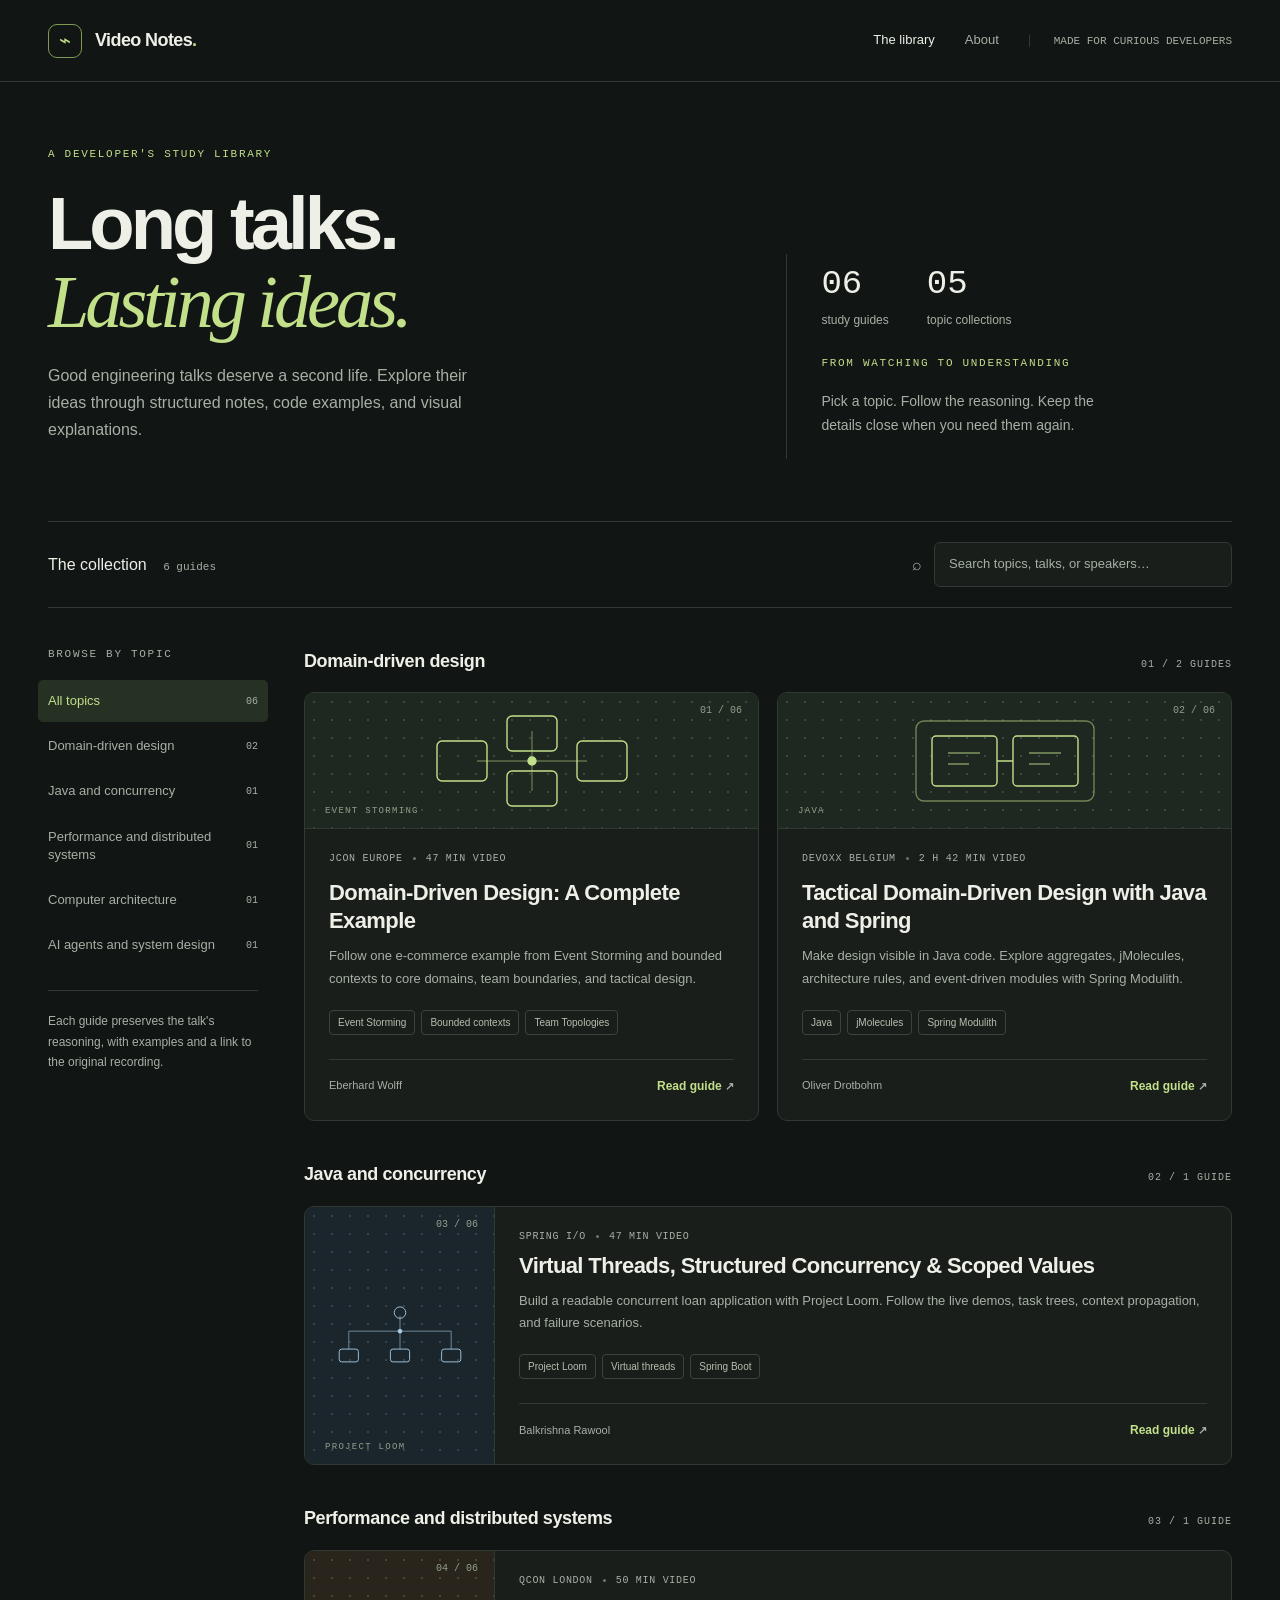
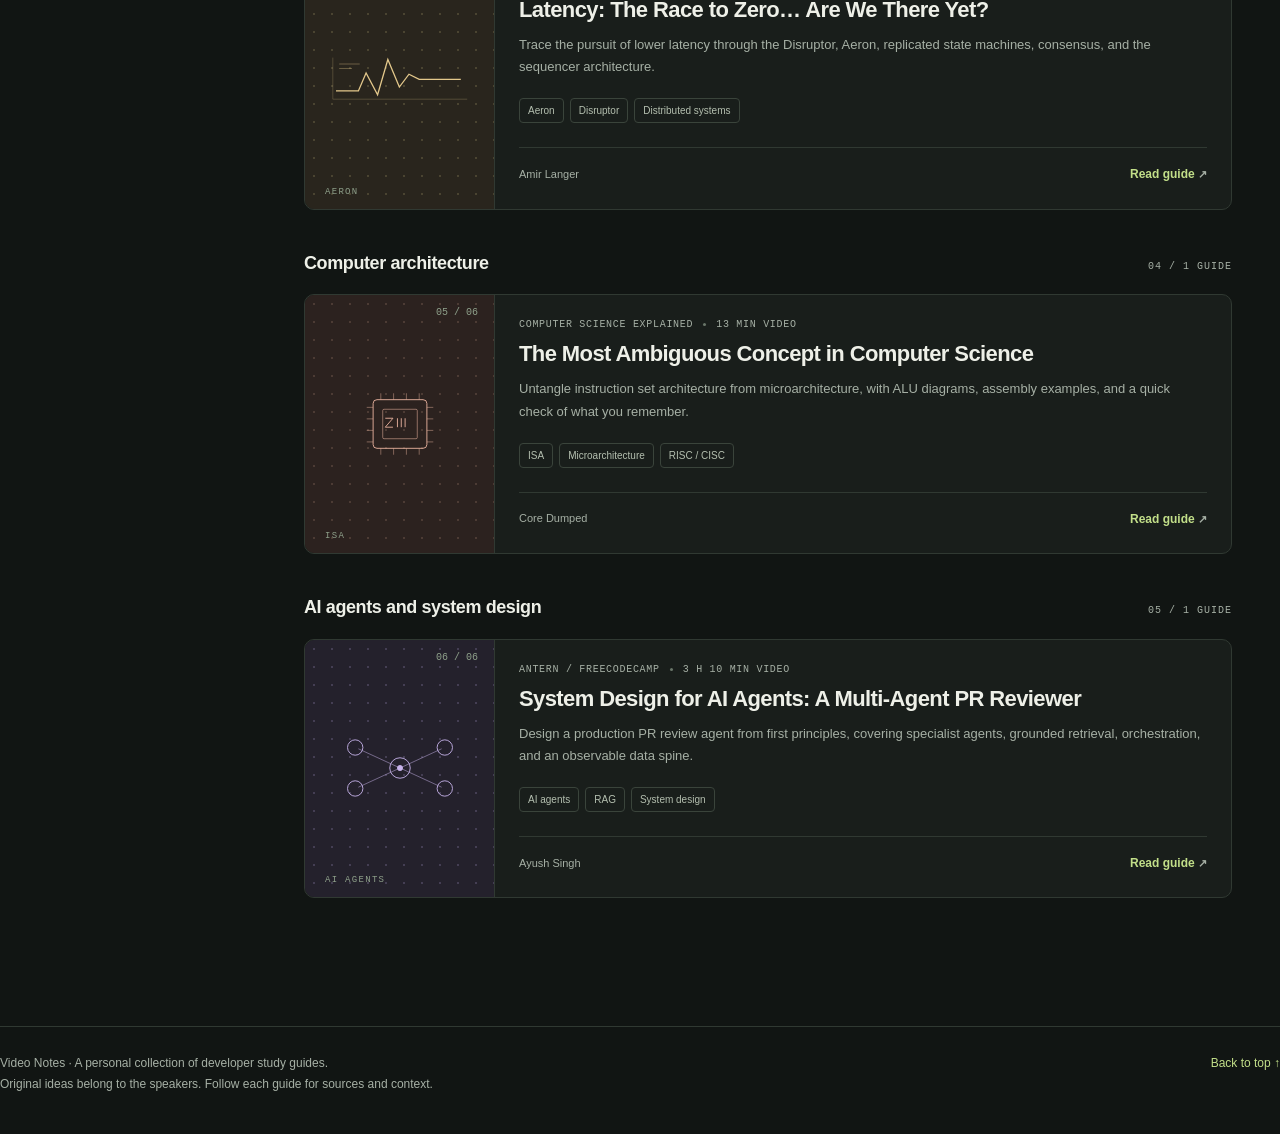
==== index.html @ 497eca1e "Create GitHub Pages video study library" ====
<!doctype html>
<html lang="en">
<head>
  <meta charset="utf-8"><meta name="viewport" content="width=device-width, initial-scale=1">
  <meta name="description" content="A developer's video study library. Explore structured guides to domain-driven design, Java concurrency, distributed systems, computer architecture, and AI agents.">
  <meta name="theme-color" content="#111513"><title>Video Notes — A developer's study library</title>
  <link rel="icon" href="assets/favicon.svg" type="image/svg+xml"><link rel="stylesheet" href="assets/site.css">
  <script src="assets/site.js" defer></script>
</head>
<body class="catalog-page" id="top">
<a class="skip-link" href="#library">Skip to the library</a>
<header class="site-bar"><div class="site-bar-inner">
  <a class="site-brand" href="index.html" aria-label="Video Notes home"><span class="brand-mark" aria-hidden="true">⌁</span><span>Video Notes<span class="brand-dot">.</span></span></a>
  <nav class="site-nav" aria-label="Site navigation"><a href="#library" aria-current="page">The library</a><a href="#about">About</a><span class="nav-note">MADE FOR CURIOUS DEVELOPERS</span></nav>
</div></header>
<main class="catalog">
  <section class="catalog-hero" aria-labelledby="page-title">
    <div><span class="eyebrow">A developer's study library</span><h1 id="page-title">Long talks.<br><em>Lasting ideas.</em></h1>
      <p>Good engineering talks deserve a second life. Explore their ideas through structured notes, code examples, and visual explanations.</p></div>
    <div class="hero-aside"><div class="collection-stats"><div><strong>06</strong><span>study guides</span></div><div><strong>05</strong><span>topic collections</span></div></div>
      <div><span class="section-label">From watching to understanding</span><p>Pick a topic. Follow the reasoning. Keep the details close when you need them again.</p></div></div>
  </section>
  <div class="library-toolbar" id="library"><h2>The collection <small id="result-count" role="status" aria-live="polite">6 guides</small></h2>
    <label class="search-field"><span aria-hidden="true">⌕</span><input id="library-search" type="search" placeholder="Search topics, talks, or speakers…" aria-label="Search guides" autocomplete="off"></label></div>
  <div class="library-layout">
    <aside class="topic-sidebar"><span class="section-label">Browse by topic</span><nav aria-label="Topics"><a class="active" href="#library">All topics <span>06</span></a><a href="#domain-driven-design">Domain-driven design <span>02</span></a><a href="#java-and-concurrency">Java and concurrency <span>01</span></a><a href="#performance-and-distributed-systems">Performance and distributed systems <span>01</span></a><a href="#computer-architecture">Computer architecture <span>01</span></a><a href="#ai-agents-and-system-design">AI agents and system design <span>01</span></a></nav>
      <p class="sidebar-note">Each guide preserves the talk's reasoning, with examples and a link to the original recording.</p></aside>
    <div class="library-groups"><section class="topic-group" id="domain-driven-design" aria-labelledby="domain-driven-design-title">
  <div class="group-heading"><h2 id="domain-driven-design-title">Domain-driven design</h2><span class="group-number">01 / 2 guides</span></div>
  <div class="study-grid "><article class="study-card" data-tone="green" data-search="Domain-driven design JCON Europe">
  <div class="card-art" aria-hidden="true"><span class="card-index">01 / 06</span>
    <svg viewBox="0 0 250 100" fill="none" stroke="currentColor" stroke-width="1.4"><path d="M70 50h110M125 20v60" opacity=".4"/><rect x="30" y="30" width="50" height="40" rx="5"/><rect x="100" y="5" width="50" height="35" rx="5"/><rect x="170" y="30" width="50" height="40" rx="5"/><rect x="100" y="60" width="50" height="35" rx="5"/><circle cx="125" cy="50" r="4" fill="currentColor"/></svg>
    <span class="art-label">EVENT STORMING</span>
  </div>
  <div class="card-content">
    <div class="card-meta"><span>JCON Europe</span><span class="small-dot"></span><span>47 min video</span></div>
    <h3><a href="Domain_Driven_Design_A_Complete_Example_Eberhard_Wolff_EN/index.html">Domain-Driven Design: A Complete Example</a></h3>
    <p>Follow one e-commerce example from Event Storming and bounded contexts to core domains, team boundaries, and tactical design.</p>
    <div class="card-tags"><span>Event Storming</span><span>Bounded contexts</span><span>Team Topologies</span></div>
    <div class="card-bottom"><span>Eberhard Wolff</span><a href="Domain_Driven_Design_A_Complete_Example_Eberhard_Wolff_EN/index.html" aria-label="Read the guide: Domain-Driven Design: A Complete Example">Read guide <span aria-hidden="true">↗</span></a></div>
  </div>
</article><article class="study-card" data-tone="green" data-search="Domain-driven design Devoxx Belgium">
  <div class="card-art" aria-hidden="true"><span class="card-index">02 / 06</span>
    <svg viewBox="0 0 250 100" fill="none" stroke="currentColor" stroke-width="1.4"><rect x="36" y="10" width="178" height="80" rx="8" opacity=".5"/><rect x="52" y="25" width="65" height="50" rx="4"/><rect x="133" y="25" width="65" height="50" rx="4"/><path d="M68 42h32M68 53h21M149 42h32M149 53h21" opacity=".6"/><path d="M117 50h16"/></svg>
    <span class="art-label">JAVA</span>
  </div>
  <div class="card-content">
    <div class="card-meta"><span>Devoxx Belgium</span><span class="small-dot"></span><span>2 h 42 min video</span></div>
    <h3><a href="Tactical_Domain_Driven_Design_with_Java_and_Spring_by_Oliver_Drotbohm/index.html">Tactical Domain-Driven Design with Java and Spring</a></h3>
    <p>Make design visible in Java code. Explore aggregates, jMolecules, architecture rules, and event-driven modules with Spring Modulith.</p>
    <div class="card-tags"><span>Java</span><span>jMolecules</span><span>Spring Modulith</span></div>
    <div class="card-bottom"><span>Oliver Drotbohm</span><a href="Tactical_Domain_Driven_Design_with_Java_and_Spring_by_Oliver_Drotbohm/index.html" aria-label="Read the guide: Tactical Domain-Driven Design with Java and Spring">Read guide <span aria-hidden="true">↗</span></a></div>
  </div>
</article></div>
</section><section class="topic-group" id="java-and-concurrency" aria-labelledby="java-and-concurrency-title">
  <div class="group-heading"><h2 id="java-and-concurrency-title">Java and concurrency</h2><span class="group-number">02 / 1 guide</span></div>
  <div class="study-grid single"><article class="study-card" data-tone="blue" data-search="Java and concurrency Spring I/O">
  <div class="card-art" aria-hidden="true"><span class="card-index">03 / 06</span>
    <svg viewBox="0 0 250 100" fill="none" stroke="currentColor" stroke-width="1.4"><path d="M125 20v24M125 44H45v28M125 44h80v28M125 44v28" opacity=".65"/><circle cx="125" cy="15" r="9"/><rect x="30" y="72" width="30" height="20" rx="4"/><rect x="110" y="72" width="30" height="20" rx="4"/><rect x="190" y="72" width="30" height="20" rx="4"/><circle cx="125" cy="44" r="3" fill="currentColor"/></svg>
    <span class="art-label">PROJECT LOOM</span>
  </div>
  <div class="card-content">
    <div class="card-meta"><span>Spring I/O</span><span class="small-dot"></span><span>47 min video</span></div>
    <h3><a href="Virtual_Threads_Structured_Concurrency_and_Scoped_Values_Putting_it_all_together_Spring_IO/index.html">Virtual Threads, Structured Concurrency &amp; Scoped Values</a></h3>
    <p>Build a readable concurrent loan application with Project Loom. Follow the live demos, task trees, context propagation, and failure scenarios.</p>
    <div class="card-tags"><span>Project Loom</span><span>Virtual threads</span><span>Spring Boot</span></div>
    <div class="card-bottom"><span>Balkrishna Rawool</span><a href="Virtual_Threads_Structured_Concurrency_and_Scoped_Values_Putting_it_all_together_Spring_IO/index.html" aria-label="Read the guide: Virtual Threads, Structured Concurrency &amp; Scoped Values">Read guide <span aria-hidden="true">↗</span></a></div>
  </div>
</article></div>
</section><section class="topic-group" id="performance-and-distributed-systems" aria-labelledby="performance-and-distributed-systems-title">
  <div class="group-heading"><h2 id="performance-and-distributed-systems-title">Performance and distributed systems</h2><span class="group-number">03 / 1 guide</span></div>
  <div class="study-grid single"><article class="study-card" data-tone="amber" data-search="Performance and distributed systems QCon London">
  <div class="card-art" aria-hidden="true"><span class="card-index">04 / 06</span>
    <svg viewBox="0 0 250 100" fill="none" stroke="currentColor" stroke-width="1.4"><path d="M20 80h210M20 80V15" opacity=".25"/><path d="M25 67h35l12-28 18 34 16-55 18 43 15-20 16 8h65" stroke-width="2"/><path d="M30 25h32M30 32h20" opacity=".4"/></svg>
    <span class="art-label">AERON</span>
  </div>
  <div class="card-content">
    <div class="card-meta"><span>QCon London</span><span class="small-dot"></span><span>50 min video</span></div>
    <h3><a href="Latency_the_race_to_zero/index.html">Latency: The Race to Zero… Are We There Yet?</a></h3>
    <p>Trace the pursuit of lower latency through the Disruptor, Aeron, replicated state machines, consensus, and the sequencer architecture.</p>
    <div class="card-tags"><span>Aeron</span><span>Disruptor</span><span>Distributed systems</span></div>
    <div class="card-bottom"><span>Amir Langer</span><a href="Latency_the_race_to_zero/index.html" aria-label="Read the guide: Latency: The Race to Zero… Are We There Yet?">Read guide <span aria-hidden="true">↗</span></a></div>
  </div>
</article></div>
</section><section class="topic-group" id="computer-architecture" aria-labelledby="computer-architecture-title">
  <div class="group-heading"><h2 id="computer-architecture-title">Computer architecture</h2><span class="group-number">04 / 1 guide</span></div>
  <div class="study-grid single"><article class="study-card" data-tone="coral" data-search="Computer architecture Computer science explained">
  <div class="card-art" aria-hidden="true"><span class="card-index">05 / 06</span>
    <svg viewBox="0 0 250 100" fill="none" stroke="currentColor" stroke-width="1.4"><rect x="83" y="12" width="84" height="76" rx="6"/><rect x="98" y="27" width="54" height="46" rx="2" opacity=".6"/><path d="M102 41h12l-12 14h12M133 41v14m-6-14v14m-6-14v14"/><path d="M95 2v10m20-10v10m20-10v10m20-10v10M95 88v10m20-10v10m20-10v10m20-10v10M73 24h10m-10 18h10m-10 18h10m-10 18h10M167 24h10m-10 18h10m-10 18h10m-10 18h10" opacity=".5"/></svg>
    <span class="art-label">ISA</span>
  </div>
  <div class="card-content">
    <div class="card-meta"><span>Computer science explained</span><span class="small-dot"></span><span>13 min video</span></div>
    <h3><a href="The_Most_Ambiguous_Concept_in_Computer_Science/index.html">The Most Ambiguous Concept in Computer Science</a></h3>
    <p>Untangle instruction set architecture from microarchitecture, with ALU diagrams, assembly examples, and a quick check of what you remember.</p>
    <div class="card-tags"><span>ISA</span><span>Microarchitecture</span><span>RISC / CISC</span></div>
    <div class="card-bottom"><span>Core Dumped</span><a href="The_Most_Ambiguous_Concept_in_Computer_Science/index.html" aria-label="Read the guide: The Most Ambiguous Concept in Computer Science">Read guide <span aria-hidden="true">↗</span></a></div>
  </div>
</article></div>
</section><section class="topic-group" id="ai-agents-and-system-design" aria-labelledby="ai-agents-and-system-design-title">
  <div class="group-heading"><h2 id="ai-agents-and-system-design-title">AI agents and system design</h2><span class="group-number">05 / 1 guide</span></div>
  <div class="study-grid single"><article class="study-card" data-tone="violet" data-search="AI agents and system design Antern / freeCodeCamp">
  <div class="card-art" aria-hidden="true"><span class="card-index">06 / 06</span>
    <svg viewBox="0 0 250 100" fill="none" stroke="currentColor" stroke-width="1.4"><path d="M125 50L60 20M125 50l65-30M125 50L60 80M125 50l65 30" opacity=".55"/><circle cx="125" cy="50" r="16"/><circle cx="55" cy="18" r="12"/><circle cx="195" cy="18" r="12"/><circle cx="55" cy="82" r="12"/><circle cx="195" cy="82" r="12"/><circle cx="125" cy="50" r="4" fill="currentColor"/></svg>
    <span class="art-label">AI AGENTS</span>
  </div>
  <div class="card-content">
    <div class="card-meta"><span>Antern / freeCodeCamp</span><span class="small-dot"></span><span>3 h 10 min video</span></div>
    <h3><a href="System_Design_for_AI_Agents_Building_a_Multi_Agent_PR_Reviewer/LEARN.html">System Design for AI Agents: A Multi-Agent PR Reviewer</a></h3>
    <p>Design a production PR review agent from first principles, covering specialist agents, grounded retrieval, orchestration, and an observable data spine.</p>
    <div class="card-tags"><span>AI agents</span><span>RAG</span><span>System design</span></div>
    <div class="card-bottom"><span>Ayush Singh</span><a href="System_Design_for_AI_Agents_Building_a_Multi_Agent_PR_Reviewer/LEARN.html" aria-label="Read the guide: System Design for AI Agents: A Multi-Agent PR Reviewer">Read guide <span aria-hidden="true">↗</span></a></div>
  </div>
</article></div>
</section>
      <div class="empty-state" id="empty-state" hidden><h2>No guides found</h2><p>Try a topic such as Java, DDD, or AI, or search for a speaker.</p><button id="clear-search" type="button">Clear search</button></div>
    </div>
  </div>
</main>
<footer class="site-footer" id="about"><span>Video Notes · A personal collection of developer study guides.<br>Original ideas belong to the speakers. Follow each guide for sources and context.</span><a href="#top">Back to top ↑</a></footer>
</body>
</html>
---- assets/site.css ----
/* The shared design system for the catalog and every study guide. */
:root {
  color-scheme: dark;
  --bg: #111513; --surface: #191e1b; --raised: #212823; --line: #303932;
  --ink: #eef0e8; --muted: #a6b0a5; --accent: #c2df89; --accent-soft: #263124;
  --blue: #9dc8e8; --amber: #e9c488; --red: #f1a29b; --green: var(--accent);
  --paper: var(--bg); --text: var(--ink); --fg: var(--ink); --border: var(--line);
  --mono: ui-monospace, SFMono-Regular, Consolas, monospace;
  --sans: Inter, ui-sans-serif, -apple-system, BlinkMacSystemFont, "Segoe UI", sans-serif;
}
* { box-sizing: border-box; }
html { scroll-behavior: smooth; scroll-padding-top: 110px; }
body { margin: 0; background: var(--bg); color: var(--ink); font: 16px/1.7 var(--sans); -webkit-font-smoothing: antialiased; }
::selection { background: #c2df89; color: #111513; }
a { color: var(--accent); text-underline-offset: 4px; }
a:hover { color: #e2f7bc; }
button, input { font: inherit; }
button, summary { cursor: pointer; }
button { color: inherit; }
:focus-visible { outline: 2px solid var(--accent); outline-offset: 5px; }
[hidden] { display: none !important; }
.skip-link { position: fixed; z-index: 100; left: 20px; top: -100px; background: var(--accent); color: var(--bg); padding: 12px 20px; }
.skip-link:focus { top: 12px; }
.site-bar { height: 82px; border-bottom: 1px solid var(--line); background: var(--bg); position: sticky; top: 0; z-index: 30; }
.site-bar-inner { max-width: 1400px; margin: auto; height: 100%; padding: 0 48px; display: flex; align-items: center; justify-content: space-between; gap: 20px; }
.site-brand { display: inline-flex; align-items: center; gap: 13px; color: var(--ink); text-decoration: none; font-size: 18px; font-weight: 650; letter-spacing: -.6px; }
.brand-mark { display: grid; place-items: center; width: 34px; height: 34px; border: 1px solid #7d9954; border-radius: 9px; color: var(--accent); font: 20px var(--mono); }
.brand-dot { color: var(--accent); }
.site-nav { display: flex; align-items: center; gap: 30px; }
.site-nav a { font-size: 13px; text-decoration: none; color: var(--muted); }
.site-nav a:hover, .site-nav a[aria-current] { color: var(--ink); }
.nav-note { font: 11px var(--mono); color: var(--muted); border-left: 1px solid var(--line); padding-left: 24px; }
.eyebrow, .section-label { display: block; color: var(--accent); font: 11px/1.5 var(--mono); letter-spacing: 1.7px; text-transform: uppercase; }
.catalog { max-width: 1400px; padding: 64px 48px 90px; margin: auto; }
.catalog-hero { display: grid; grid-template-columns: 1.5fr 1fr; gap: 70px; padding: 0 0 62px; align-items: end; }
.catalog-hero h1 { margin: 22px 0 20px; font-size: clamp(44px, 5.8vw, 78px); line-height: 1.06; letter-spacing: -4px; font-weight: 550; }
.catalog-hero h1 em { font-family: Georgia, serif; font-weight: 400; color: var(--accent); }
.catalog-hero p { max-width: 450px; color: var(--muted); font-size: 16px; }
.hero-aside { border-left: 1px solid var(--line); padding: 10px 0 4px 34px; }
.hero-aside p { max-width: 290px; margin: 18px 0; font-size: 14px; }
.collection-stats { display: flex; gap: 38px; margin-bottom: 25px; }
.collection-stats strong { font: 34px/1.2 var(--mono); color: var(--ink); display: block; }
.collection-stats span { display: block; color: var(--muted); font-size: 12px; margin-top: 5px; }
.library-toolbar { border-block: 1px solid var(--line); padding: 20px 0; display: flex; align-items: center; justify-content: space-between; gap: 24px; }
.library-toolbar h2 { margin: 0; font-size: 16px; font-weight: 500; }
.library-toolbar small { color: var(--muted); margin-left: 12px; font: 11px var(--mono); }
.search-field { display: flex; align-items: center; gap: 12px; width: 320px; color: var(--muted); }
.search-field input { min-width: 0; width: 100%; border: 1px solid var(--line); padding: 10px 14px; background: var(--surface); color: var(--ink); border-radius: 6px; font-size: 13px; }
.search-field input::placeholder { color: var(--muted); }
.library-layout { display: grid; grid-template-columns: 210px minmax(0, 1fr); gap: 46px; padding-top: 38px; }
.topic-sidebar { align-self: start; position: sticky; top: 115px; }
.topic-sidebar .section-label { color: var(--muted); margin-bottom: 18px; }
.topic-sidebar a { display: flex; align-items: center; justify-content: space-between; gap: 12px; color: var(--muted); text-decoration: none; font-size: 13px; line-height: 1.4; border-radius: 5px; padding: 12px 10px; margin: 3px -10px; }
.topic-sidebar a:hover, .topic-sidebar a.active { color: var(--accent); background: var(--accent-soft); }
.topic-sidebar a span { color: var(--muted); font: 10px var(--mono); }
.sidebar-note { border-top: 1px solid var(--line); margin-top: 24px; padding-top: 20px; color: var(--muted); font-size: 12px; }
.topic-group { margin-bottom: 38px; scroll-margin-top: 112px; }
.group-heading { display: flex; justify-content: space-between; align-items: baseline; gap: 18px; margin: 0 0 16px; }
.group-heading h2 { margin: 0; font-size: 18px; font-weight: 550; letter-spacing: -.4px; }
.group-heading .group-number { color: var(--muted); font: 10px var(--mono); text-transform: uppercase; letter-spacing: 1px; }
.study-grid { display: grid; grid-template-columns: repeat(2, minmax(0, 1fr)); gap: 18px; }
.study-card { display: flex; flex-direction: column; border: 1px solid var(--line); border-radius: 10px; overflow: hidden; background: var(--surface); transition: border-color .18s, transform .18s; }
.study-card:hover { border-color: #81966a; transform: translateY(-3px); }
.card-art { height: 136px; position: relative; overflow: hidden; display: flex; align-items: center; justify-content: center; background-color: #1e2720; background-image: radial-gradient(#3a483d 1px, transparent 1px); background-size: 18px 18px; border-bottom: 1px solid var(--line); }
.card-art svg { width: 250px; height: 104px; color: var(--accent); }
.card-art .art-label { position: absolute; bottom: 12px; left: 20px; color: #8fa18b; font: 9px var(--mono); letter-spacing: 1.3px; }
.card-index { position: absolute; top: 12px; right: 16px; font: 10px var(--mono); color: #8fa18b; }
.study-card[data-tone="blue"] .card-art { background-color: #1b252c; background-image: radial-gradient(#35454e 1px, transparent 1px); }
.study-card[data-tone="blue"] .card-art svg { color: #a6cee8; }
.study-card[data-tone="amber"] .card-art { background-color: #29251d; background-image: radial-gradient(#4a4431 1px, transparent 1px); }
.study-card[data-tone="amber"] .card-art svg { color: #e3c88b; }
.study-card[data-tone="violet"] .card-art { background-color: #24212c; background-image: radial-gradient(#443e53 1px, transparent 1px); }
.study-card[data-tone="violet"] .card-art svg { color: #c8b3eb; }
.study-card[data-tone="coral"] .card-art { background-color: #2c221f; background-image: radial-gradient(#4c3b34 1px, transparent 1px); }
.study-card[data-tone="coral"] .card-art svg { color: #ebb5a0; }
.card-content { padding: 24px; display: flex; flex-direction: column; flex: 1; }
.card-meta { font: 10px var(--mono); color: var(--muted); letter-spacing: .7px; display: flex; gap: 10px; align-items: center; text-transform: uppercase; }
.card-meta .small-dot { width: 3px; height: 3px; background: #697669; border-radius: 50%; }
.study-card h3 { font-size: 22px; line-height: 1.28; letter-spacing: -.6px; font-weight: 550; margin: 15px 0 10px; }
.study-card h3 a { color: var(--ink); text-decoration: none; }
.study-card p { color: var(--muted); font-size: 13px; line-height: 1.7; margin: 0 0 20px; }
.card-tags { display: flex; flex-wrap: wrap; gap: 6px; margin-top: auto; }
.card-tags span { padding: 3px 8px; font-size: 10px; border: 1px solid #3a443b; color: #b4bfaf; border-radius: 4px; }
.card-bottom { border-top: 1px solid var(--line); margin-top: 24px; padding-top: 16px; display: flex; justify-content: space-between; gap: 14px; align-items: center; }
.card-bottom span { color: var(--muted); font-size: 11px; }
.card-bottom a { color: var(--accent); font-size: 12px; font-weight: 600; text-decoration: none; white-space: nowrap; }
.study-grid.single .study-card { grid-column: 1 / -1; display: grid; grid-template-columns: 190px minmax(0, 1fr); }
.study-grid.single .card-art { height: 100%; min-height: 245px; border-bottom: 0; border-right: 1px solid var(--line); }
.study-grid.single .card-art svg { width: 160px; }
.study-grid.single .study-card h3 { margin-top: 10px; }
.empty-state { padding: 60px 20px; text-align: center; background: var(--surface); border: 1px solid var(--line); border-radius: 8px; }
.empty-state p { color: var(--muted); }
.empty-state button { background: var(--accent); color: var(--bg); border: 0; padding: 10px 20px; border-radius: 5px; }
.site-footer { border-top: 1px solid var(--line); max-width: 1304px; margin: 0 auto; padding: 26px 0 40px; display: flex; justify-content: space-between; gap: 20px; color: var(--muted); font-size: 12px; }
.site-footer a { text-decoration: none; }
.reading-progress { position: fixed; top: 0; left: 0; height: 2px; width: 0; background: var(--accent); z-index: 50; }
.guide-layout { display: grid; grid-template-columns: 225px minmax(0, 820px); justify-content: center; gap: 64px; max-width: 1280px; padding: 46px 40px 80px; margin: auto; }
.guide-sidebar { position: sticky; top: 116px; max-height: calc(100vh - 150px); overflow-y: auto; scrollbar-width: thin; align-self: start; padding-right: 10px; }
.back-library { display: block; font-size: 12px; text-decoration: none; margin-bottom: 30px; }
.guide-sidebar .section-label { color: var(--muted); margin: 0 0 15px; }
.guide-toc { display: grid; gap: 2px; }
.guide-toc a { color: var(--muted); font-size: 12px; line-height: 1.5; display: grid; grid-template-columns: 20px 1fr; gap: 8px; padding: 9px 8px; border-left: 2px solid transparent; text-decoration: none; }
.guide-toc a span:first-child { font: 10px/1.8 var(--mono); color: #85907e; }
.guide-toc a:hover, .guide-toc a.active { color: var(--accent); border-color: var(--accent); background: var(--accent-soft); }
.guide-toc a.subchapter { padding-left: 22px; font-size: 11px; }
.guide-sidebar .sidebar-note { font-size: 11px; }
.guide-main { min-width: 0; }
.guide-hero { border-bottom: 1px solid var(--line); padding-bottom: 36px; margin-bottom: 40px; }
.guide-hero h1 { font-size: clamp(34px, 3.8vw, 54px); letter-spacing: -2px; line-height: 1.13; font-weight: 550; margin: 20px 0; }
.guide-description { color: var(--muted); font-size: 17px; line-height: 1.75; max-width: 720px; }
.guide-meta { display: flex; flex-wrap: wrap; gap: 8px 20px; font-size: 12px; color: var(--muted); margin: 24px 0; }
.guide-meta strong { color: var(--ink); font-weight: 500; }
.guide-actions { display: flex; gap: 10px; flex-wrap: wrap; }
.button { display: inline-flex; align-items: center; gap: 10px; padding: 10px 16px; border-radius: 5px; border: 1px solid var(--line); color: var(--ink); text-decoration: none; font-size: 12px; background: var(--surface); }
.button.primary { background: var(--accent); color: #17200e; border-color: var(--accent); }
.button:hover { border-color: var(--accent); color: var(--ink); }
.button.primary:hover { color: #17200e; background: #d3eba8; }
.mobile-contents { display: none; }
.guide-content { color: #c9d0c5; }
.guide-content h2 { color: var(--ink); font-size: 29px; letter-spacing: -.8px; line-height: 1.3; font-weight: 550; margin: 52px 0 22px; }
.guide-content h3 { color: var(--ink); font-size: 20px; line-height: 1.4; letter-spacing: -.3px; margin: 34px 0 14px; font-weight: 550; }
.guide-content h4 { color: var(--ink); font-size: 15px; margin: 25px 0 12px; }
.guide-content h2 em, .guide-content h3 em { color: inherit; }
.guide-content p { margin: 14px 0; }
.guide-content strong, .guide-content b { color: #e3e8dc; }
.guide-content ul, .guide-content ol { padding-left: 25px; margin: 16px 0; }
.guide-content li { padding-left: 4px; margin: 8px 0; }
.guide-content li::marker { color: #90a374; }
.guide-content section, .guide-content article { scroll-margin-top: 110px; }
.guide-content > section, .guide-content > article { border-bottom: 1px solid var(--line); padding-bottom: 36px; margin-bottom: 36px; }
.guide-content > section > :first-child, .guide-content > article > :first-child { margin-top: 0; }
.guide-content .sec-head, .guide-content .chapter-head { margin: 30px 0 20px; }
.guide-content .sec-head { display: flex; gap: 16px; align-items: baseline; }
.guide-content .sec-head h2 { margin: 0; }
.guide-content .sec-num, .guide-content .section-num, .guide-content .chap-num { font: 12px var(--mono); color: var(--accent); display: inline-block; margin-right: 10px; }
.guide-content .sec-head .sec-num { margin: 0; }
.guide-content .chapter-head h2 { margin-bottom: 12px; }
.guide-content .meta { color: var(--muted); font-size: 12px; display: flex; flex-wrap: wrap; gap: 12px; }
.guide-content section.meta { display: block; font-size: 15px; }
.guide-content .watch-link { font-size: 12px; }
.guide-content .wrap, .guide-content .wrap-narrow { width: auto; margin: 0; padding: 0; }
.guide-content .callout, .guide-content .chapter-tldr, .guide-content .intro-callout,
.guide-content .pitfall, .guide-content .mnemonic, .guide-content .analogy,
.guide-content .quote, .guide-content .tldw { background: var(--surface); border: 1px solid var(--line); border-left: 3px solid var(--accent); border-radius: 6px; padding: 20px 24px; margin: 24px 0; }
.guide-content .callout p:first-child { margin-top: 0; }
.guide-content .callout p:last-child { margin-bottom: 0; }
.guide-content .callout[data-label]::before { content: attr(data-label); display: block; font-size: 12px; font-weight: 600; color: var(--accent); margin-bottom: 12px; }
.guide-content .warn, .guide-content .pitfall, .guide-content .co-warn { border-left-color: var(--amber); }
.guide-content .danger { border-left-color: var(--red); }
.guide-content .tip, .guide-content .info, .guide-content .co-info { border-left-color: var(--blue); }
.guide-content .title, .guide-content .label, .guide-content .callout-title,
.guide-content .cheat-title, .guide-content .term, .guide-content .k, .guide-content .lbl { color: var(--accent); font-size: 12px; font-weight: 650; }
.guide-content .label, .guide-content .callout-title, .guide-content .cheat-title { margin-bottom: 10px; }
.guide-content .lead, .guide-content .lede, .guide-content .standfirst, .guide-content .big { font-size: 17px; color: #b5c0b0; }
.guide-content .grid2, .guide-content .grid-2, .guide-content .split-2,
.guide-content .figure-2col, .guide-content .kv, .guide-content .concepts,
.guide-content .glossary-grid, .guide-content .cheat-grid, .guide-content .facts { display: grid; grid-template-columns: repeat(2, minmax(0, 1fr)); gap: 18px; margin: 24px 0; }
.guide-content .grid-3 { display: grid; grid-template-columns: repeat(3, minmax(0, 1fr)); gap: 16px; margin: 24px 0; }
.guide-content .card, .guide-content .feature, .guide-content .concept, .guide-content .col,
.guide-content .glossary-item, .guide-content .cheat-card, .guide-content .fact,
.guide-content .quiz-item { background: var(--surface); padding: 22px; border: 1px solid var(--line); border-radius: 6px; min-width: 0; }
.guide-content section.card { background: transparent; border: 0; border-bottom: 1px solid var(--line); padding: 0 0 36px; border-radius: 0; }
.guide-content .card h3, .guide-content .concept h3 { margin-top: 0; }
.guide-content .feature .h { font-weight: 600; color: var(--ink); }
.guide-content .feature .icon { color: var(--accent); font-size: 23px; }
.guide-content .feature p { font-size: 13px; }
.guide-content .part-banner, .guide-content .part-title { border-block: 1px solid var(--line); margin: 45px 0; padding: 20px 0; color: var(--accent); }
.guide-content .part { margin-top: 45px; color: var(--accent); font: 11px var(--mono); letter-spacing: 1px; }
.guide-content .pill, .guide-content .badge, .guide-content .chip, .guide-content .timepill,
.guide-content .tag, .guide-content .meta-tag { display: inline-block; color: var(--accent); font-size: 10px; background: var(--accent-soft); border: 1px solid var(--line); border-radius: 4px; padding: 3px 8px; margin: 2px; }
.guide-content .ts { font: 11px var(--mono); color: var(--accent); white-space: nowrap; }
.guide-content a.ts { text-decoration: none; background: var(--accent-soft); padding: 3px 6px; border-radius: 3px; }
.guide-content code { font: .86em var(--mono); color: #d0e5b0; background: var(--surface); padding: 2px 5px; border-radius: 3px; overflow-wrap: anywhere; }
.guide-content pre { color: #dce4d5; background: #0d110f; border: 1px solid var(--line); border-radius: 6px; padding: 22px; margin: 24px 0; overflow-x: auto; font: 12px/1.85 var(--mono); tab-size: 2; }
.guide-content pre code { background: transparent; padding: 0; font: inherit; color: inherit; overflow-wrap: normal; }
.guide-content pre span { font-size: inherit; }
.guide-content .codeblock, .guide-content .code-wrap { border: 1px solid var(--line); border-radius: 6px; overflow: hidden; margin: 24px 0; }
.guide-content .codeblock pre, .guide-content .code-wrap pre { border: 0; margin: 0; border-radius: 0; }
.guide-content .code-head, .guide-content .code-cap { display: flex; gap: 12px; align-items: center; padding: 10px 18px; background: var(--surface); border-bottom: 1px solid var(--line); color: var(--muted); font: 11px var(--mono); }
.guide-content .code-head .label { margin: 0; color: var(--muted); font-size: 10px; }
.guide-content .kw, .guide-content .tok-keyword, .guide-content .tk-k, .guide-content .c-kw { color: #ccbbf0; }
.guide-content .st, .guide-content .tok-string, .guide-content .tk-s, .guide-content .c-reg { color: #c2df89; }
.guide-content .cm, .guide-content .tok-comment, .guide-content .tk-c, .guide-content .c-com, .guide-content .c-dim { color: #8d9b88; }
.guide-content .ty, .guide-content .tok-type, .guide-content .tk-t, .guide-content .tok-ann, .guide-content .c-instr { color: #9dc8e8; }
.guide-content .nm, .guide-content .tok-number, .guide-content .tk-n, .guide-content .c-num { color: #e9c488; }
.guide-content .copy { margin-left: auto; }
.guide-content button { border: 1px solid var(--line); border-radius: 4px; background: var(--raised); padding: 6px 10px; color: var(--accent); font-size: 11px; }
.guide-content figure { margin: 26px 0; min-width: 0; }
.guide-content figure img { width: 100%; height: auto; display: block; border: 1px solid var(--line); border-radius: 6px; }
.guide-content .image-button { background: transparent; padding: 0; border: 0; width: 100%; display: block; cursor: zoom-in; }
.guide-content figcaption { color: var(--muted); font-size: 12px; line-height: 1.65; margin: 10px 0; }
.guide-content svg { display: block; width: 100%; max-height: 500px; height: auto; }
.guide-content .diagram { background: #0d110f; border: 1px solid var(--line); padding: 22px; border-radius: 6px; overflow-x: auto; white-space: pre; font: 12px/1.85 var(--mono); margin: 24px 0; }
.guide-content .diagram .box { color: var(--accent); }
.guide-content .diagram .lbl { display: block; white-space: normal; margin-bottom: 18px; }
.guide-content table { width: 100%; border-collapse: collapse; margin: 0; font-size: 12px; }
.guide-content .table-scroll { width: 100%; overflow-x: auto; margin: 24px 0; border: 1px solid var(--line); border-radius: 6px; }
.guide-content th { color: var(--ink); font-weight: 600; background: var(--raised); text-align: left; }
.guide-content th, .guide-content td { padding: 12px 15px; border-bottom: 1px solid var(--line); min-width: 95px; vertical-align: top; }
.guide-content tr:last-child td { border-bottom: 0; }
.guide-content td.best { background: var(--accent-soft); color: var(--accent); }
.guide-content blockquote { border-left: 2px solid var(--accent); margin: 26px 0; padding: 4px 0 4px 22px; color: #cbd8be; font: italic 20px/1.7 Georgia, serif; }
.guide-content dl { margin: 25px 0; }
.guide-content dt { color: var(--ink); font-weight: 600; margin: 20px 0 6px; }
.guide-content dd { margin: 0; color: var(--muted); }
.guide-content .term { display: block; }
.guide-content .defn, .guide-content .cheat-body, .guide-content .v { font-size: 13px; margin-top: 8px; }
.guide-content .gterm { padding: 20px 0; border-bottom: 1px solid var(--line); }
.guide-content .gterm .t { color: var(--accent); font-weight: 600; }
.guide-content .gloss-search { width: 100%; background: var(--surface); border: 1px solid var(--line); color: var(--ink); padding: 12px; border-radius: 5px; margin: 20px 0; }
.guide-content .tree { text-align: center; padding: 25px; border: 1px solid var(--line); border-radius: 6px; }
.guide-content .tree-root { display: inline-block; color: var(--accent); padding: 14px; border: 1px solid var(--accent); border-radius: 5px; }
.guide-content .tree-children { display: flex; gap: 15px; justify-content: center; margin-top: 20px; }
.guide-content .branch { flex: 1; border: 1px solid var(--line); padding: 15px; border-radius: 5px; }
.guide-content .branch .label { display: block; }
.guide-content .flow, .guide-content .stepper { display: flex; flex-wrap: wrap; gap: 12px; margin: 24px 0; }
.guide-content .node, .guide-content .step { background: var(--surface); padding: 15px; border: 1px solid var(--line); border-radius: 5px; font-size: 12px; flex: 1; min-width: 110px; }
.guide-content .step code { display: block; margin-bottom: 6px; }
.guide-content .arrow { color: var(--accent); align-self: center; }
.guide-content .timeline { border-left: 1px solid var(--line); padding-left: 25px; margin: 25px 0; }
.guide-content .ev, .guide-content .tl-item { padding: 12px 0; font-size: 13px; }
.guide-content .yr, .guide-content .time, .guide-content .grad { color: var(--accent); }
.guide-content .ladder .row { display: grid; grid-template-columns: minmax(0, 1fr) auto; gap: 20px; border-bottom: 1px solid var(--line); padding: 12px 0; font-size: 13px; }
.guide-content .ladder .bar { display: none; }
.guide-content .ladder .val { color: var(--accent); font-family: var(--mono); }
.guide-content .quiz-item { margin: 18px 0; }
.guide-content .quiz-q { color: var(--ink); margin-bottom: 14px; }
.guide-content .quiz-q .n { color: var(--accent); margin-right: 10px; }
.guide-content .reveal { padding: 18px 0 0; font-size: 14px; color: var(--muted); }
.guide-content .small, .guide-content .muted, .guide-content .src, .guide-content .byline { color: var(--muted); font-size: 12px; }
.guide-content hr { border: 0; border-top: 1px solid var(--line); margin: 35px 0; }
.guide-content footer { border-top: 1px solid var(--line); padding: 24px 0; margin-top: 45px; font-size: 12px; color: var(--muted); }
.guide-end { margin-top: 40px; padding-top: 30px; border-top: 1px solid var(--line); display: flex; align-items: center; justify-content: space-between; gap: 20px; }
.guide-end span { font-size: 12px; color: var(--muted); }
.image-dialog { padding: 50px 20px 20px; max-width: 95vw; max-height: 95vh; border: 1px solid var(--line); border-radius: 8px; background: var(--bg); color: var(--ink); }
.image-dialog::backdrop { background: #000d; }
.image-dialog img { max-width: 88vw; max-height: 80vh; object-fit: contain; display: block; }
.image-dialog button { position: absolute; right: 15px; top: 10px; border: 1px solid var(--line); background: var(--surface); color: var(--ink); border-radius: 4px; padding: 5px 12px; }
@media (min-width: 1500px) { .catalog { padding-top: 80px; } }
@media (max-width: 1050px) {
  .site-bar-inner { padding-inline: 28px; } .catalog { padding: 45px 28px 70px; }
  .catalog-hero { gap: 35px; } .catalog-hero h1 { letter-spacing: -2.5px; }
  .library-layout { grid-template-columns: 180px minmax(0,1fr); gap: 30px; }
  .guide-layout { grid-template-columns: 180px minmax(0,1fr); gap: 35px; padding-inline: 28px; }
  .site-footer { margin-inline: 28px; }
  .study-grid.single .study-card { grid-template-columns: 150px minmax(0,1fr); }
  .guide-content .grid-3 { grid-template-columns: 1fr; }
}
@media (max-width: 760px) {
  .site-bar { height: 66px; } .site-bar-inner { padding-inline: 20px; }
  .site-brand { font-size: 16px; } .brand-mark { width: 30px; height: 30px; }
  .nav-note { display: none; } .site-nav { gap: 15px; } .site-nav a { font-size: 11px; }
  .catalog { padding: 38px 20px 55px; } .catalog-hero { grid-template-columns: 1fr; gap: 30px; padding-bottom: 34px; }
  .catalog-hero h1 { font-size: 49px; letter-spacing: -2.5px; } .catalog-hero p { font-size: 14px; }
  .hero-aside { border-left: 0; border-top: 1px solid var(--line); padding: 22px 0 0; display: flex; gap: 30px; align-items: start; }
  .collection-stats { flex-shrink: 0; gap: 22px; margin-bottom: 0; } .collection-stats strong { font-size: 26px; }
  .hero-aside p { margin: 0; max-width: 235px; font-size: 12px; } .hero-aside .section-label { display: none; }
  .library-toolbar { flex-direction: column; align-items: stretch; gap: 16px; }
  .search-field { width: 100%; } .library-layout { display: block; padding-top: 20px; }
  .topic-sidebar { position: static; margin-bottom: 30px; }
  .topic-sidebar nav { display: flex; overflow-x: auto; gap: 8px; padding-bottom: 8px; }
  .topic-sidebar a { white-space: nowrap; font-size: 11px; padding: 9px 12px; margin: 0; border: 1px solid var(--line); }
  .topic-sidebar .section-label, .topic-sidebar .sidebar-note { display: none; }
  .study-grid { grid-template-columns: 1fr; } .study-grid.single .study-card { display: flex; }
  .study-grid.single .card-art { height: 136px; min-height: 0; border-right: 0; border-bottom: 1px solid var(--line); }
  .study-grid.single .card-art svg { width: 250px; } .card-content { padding: 22px; }
  .study-card h3 { font-size: 23px; } .group-heading h2 { font-size: 17px; }
  .group-heading .group-number { font-size: 9px; flex-shrink: 0; }
  .site-footer { flex-direction: column; gap: 8px; margin-inline: 20px; font-size: 11px; }
  .guide-layout { display: block; padding: 28px 20px 50px; } .guide-sidebar { display: none; }
  .guide-hero { margin-bottom: 25px; padding-bottom: 26px; } .guide-hero h1 { font-size: 35px; letter-spacing: -1.3px; }
  .guide-description { font-size: 15px; } .guide-meta { gap: 8px 14px; font-size: 11px; }
  .mobile-contents { display: block; background: var(--surface); border: 1px solid var(--line); border-radius: 6px; padding: 12px 16px; margin: 24px 0; font-size: 13px; }
  .mobile-contents .guide-toc { margin-top: 15px; } .mobile-contents summary { color: var(--accent); }
  .guide-content { font-size: 15px; } .guide-content h2 { font-size: 25px; } .guide-content h3 { font-size: 19px; }
  .guide-content .grid2, .guide-content .grid-2, .guide-content .split-2,
  .guide-content .figure-2col, .guide-content .kv, .guide-content .concepts,
  .guide-content .glossary-grid, .guide-content .cheat-grid, .guide-content .facts { grid-template-columns: 1fr; }
  .guide-content .callout, .guide-content .chapter-tldr, .guide-content .tldw { padding: 18px; }
  .guide-content .tree-children { flex-direction: column; } .guide-content .diagram { font-size: 10px; }
  .guide-content .code-head { flex-wrap: wrap; } .guide-content .guide-end { flex-direction: column; }
}
@media (prefers-reduced-motion: reduce) { html { scroll-behavior: auto; } *, *::before, *::after { transition: none !important; } }
@media print {
  :root { color-scheme: light; --bg: #fff; --surface: #f7f7f7; --raised: #eee; --ink: #111; --muted: #444; --accent: #325518; --line: #ccc; }
  .site-bar, .guide-sidebar, .mobile-contents, .guide-actions, .reading-progress, .guide-end, .site-footer, .copy { display: none !important; }
  .guide-layout { display: block; padding: 0; } .guide-content, .guide-content strong, .guide-content b, .guide-description { color: #222; }
  .guide-content pre, .guide-content .diagram { color: #111; background: #f5f5f5; white-space: pre-wrap; }
  .guide-content pre span { color: #111 !important; } .guide-content code { color: #222; }
  .guide-content figure, .guide-content .callout { break-inside: avoid; }
  .guide-content .table-scroll { overflow: visible; } .guide-content a { color: #325518; }
}
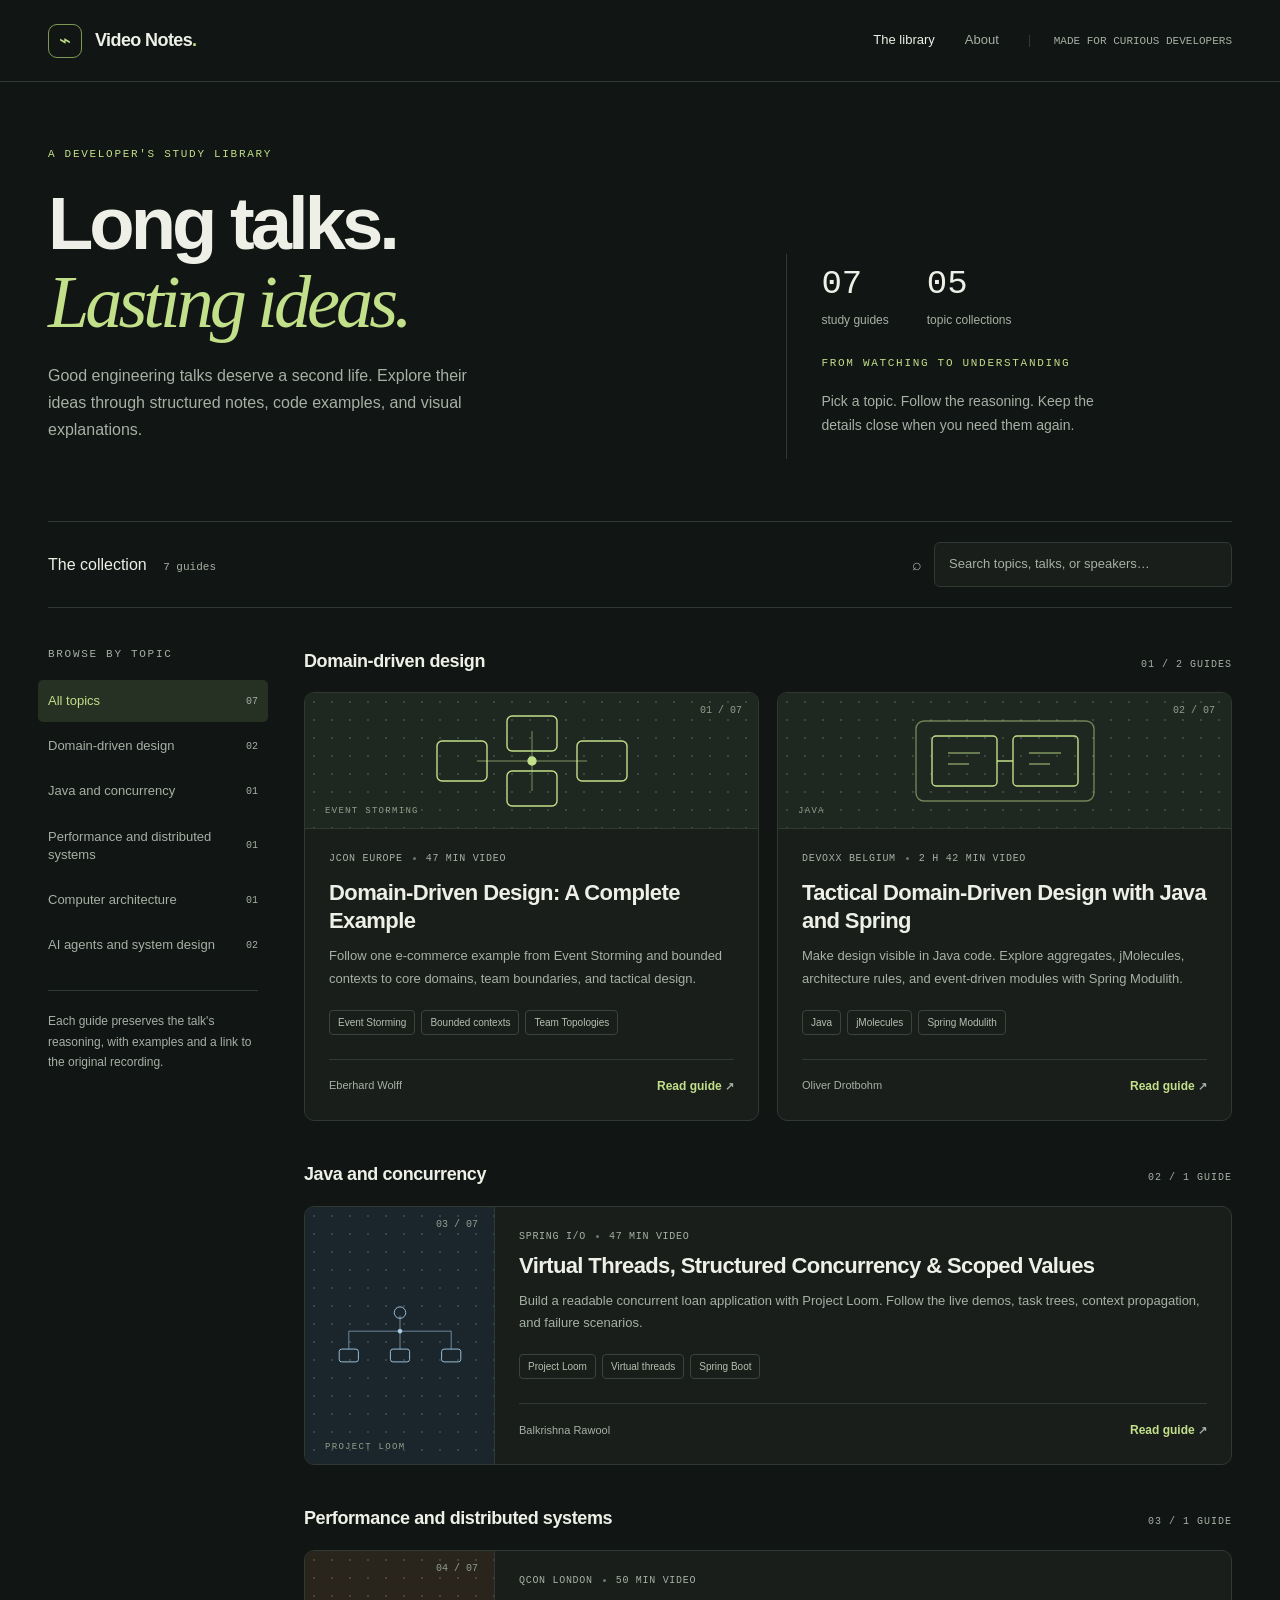
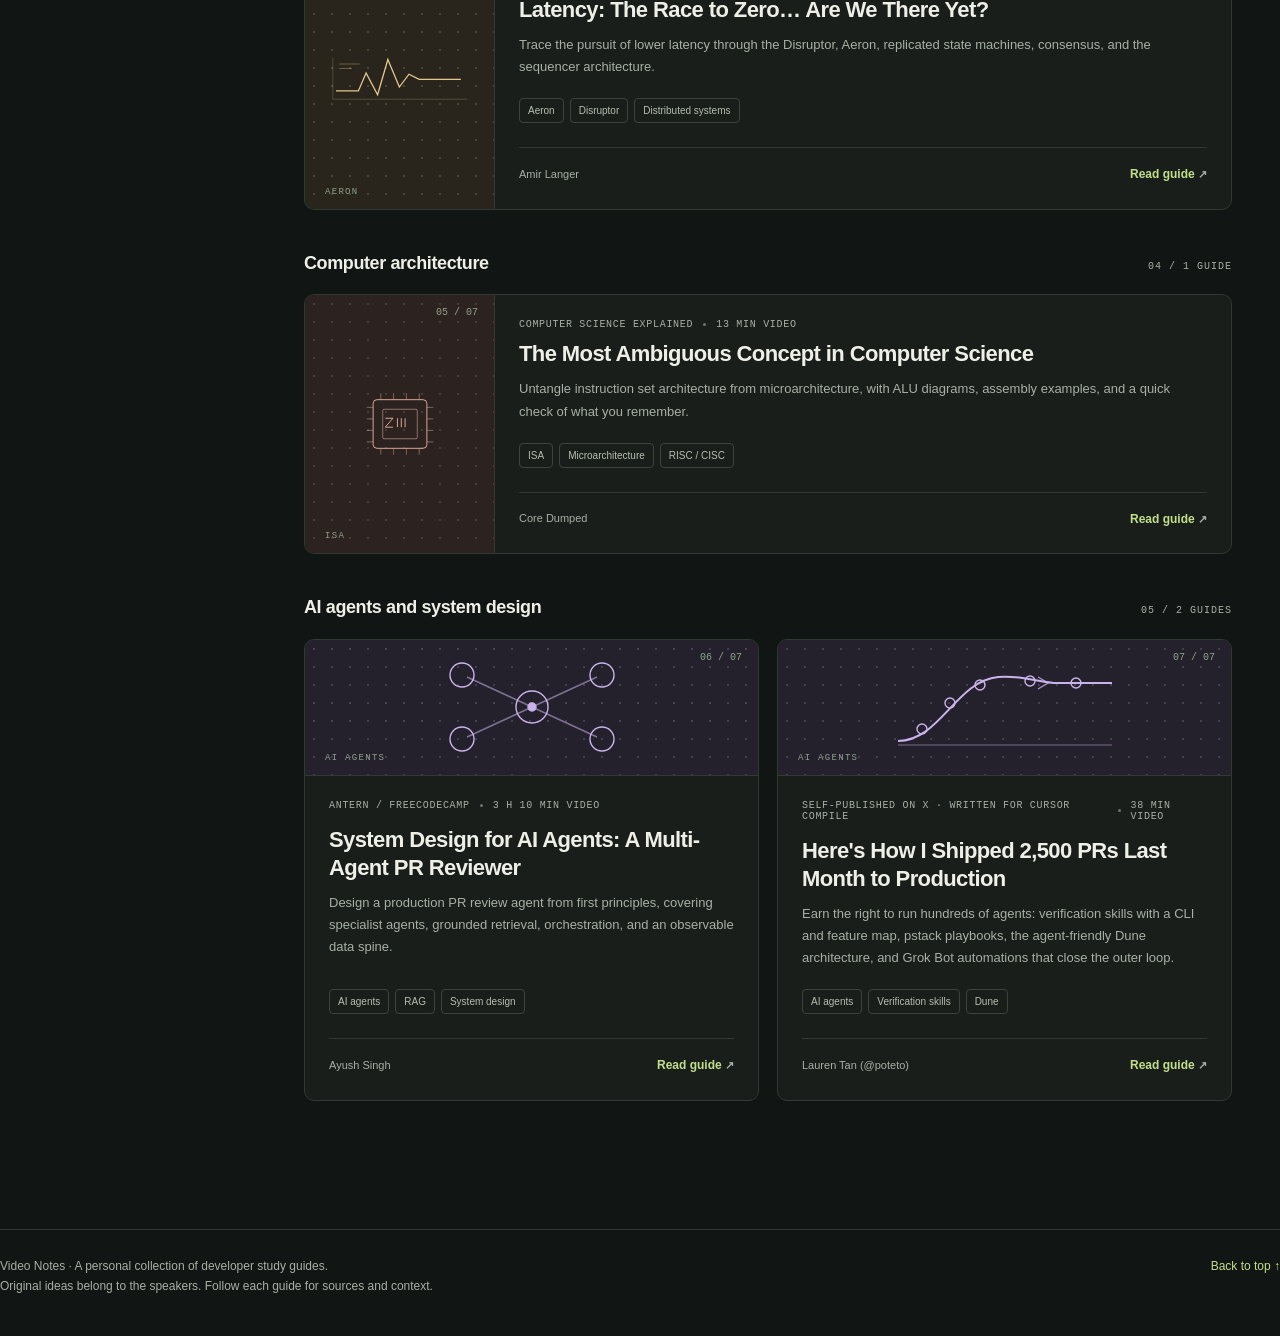
==== commit 7152c72f: "Add Lauren video guide and refine guide generation workflow" ====
--- a/index.html
+++ b/index.html
@@ -17,18 +17,18 @@
   <section class="catalog-hero" aria-labelledby="page-title">
     <div><span class="eyebrow">A developer's study library</span><h1 id="page-title">Long talks.<br><em>Lasting ideas.</em></h1>
       <p>Good engineering talks deserve a second life. Explore their ideas through structured notes, code examples, and visual explanations.</p></div>
-    <div class="hero-aside"><div class="collection-stats"><div><strong>06</strong><span>study guides</span></div><div><strong>05</strong><span>topic collections</span></div></div>
+    <div class="hero-aside"><div class="collection-stats"><div><strong>07</strong><span>study guides</span></div><div><strong>05</strong><span>topic collections</span></div></div>
       <div><span class="section-label">From watching to understanding</span><p>Pick a topic. Follow the reasoning. Keep the details close when you need them again.</p></div></div>
   </section>
-  <div class="library-toolbar" id="library"><h2>The collection <small id="result-count" role="status" aria-live="polite">6 guides</small></h2>
+  <div class="library-toolbar" id="library"><h2>The collection <small id="result-count" role="status" aria-live="polite">7 guides</small></h2>
     <label class="search-field"><span aria-hidden="true">⌕</span><input id="library-search" type="search" placeholder="Search topics, talks, or speakers…" aria-label="Search guides" autocomplete="off"></label></div>
   <div class="library-layout">
-    <aside class="topic-sidebar"><span class="section-label">Browse by topic</span><nav aria-label="Topics"><a class="active" href="#library">All topics <span>06</span></a><a href="#domain-driven-design">Domain-driven design <span>02</span></a><a href="#java-and-concurrency">Java and concurrency <span>01</span></a><a href="#performance-and-distributed-systems">Performance and distributed systems <span>01</span></a><a href="#computer-architecture">Computer architecture <span>01</span></a><a href="#ai-agents-and-system-design">AI agents and system design <span>01</span></a></nav>
+    <aside class="topic-sidebar"><span class="section-label">Browse by topic</span><nav aria-label="Topics"><a class="active" href="#library">All topics <span>07</span></a><a href="#domain-driven-design">Domain-driven design <span>02</span></a><a href="#java-and-concurrency">Java and concurrency <span>01</span></a><a href="#performance-and-distributed-systems">Performance and distributed systems <span>01</span></a><a href="#computer-architecture">Computer architecture <span>01</span></a><a href="#ai-agents-and-system-design">AI agents and system design <span>02</span></a></nav>
       <p class="sidebar-note">Each guide preserves the talk's reasoning, with examples and a link to the original recording.</p></aside>
     <div class="library-groups"><section class="topic-group" id="domain-driven-design" aria-labelledby="domain-driven-design-title">
   <div class="group-heading"><h2 id="domain-driven-design-title">Domain-driven design</h2><span class="group-number">01 / 2 guides</span></div>
   <div class="study-grid "><article class="study-card" data-tone="green" data-search="Domain-driven design JCON Europe">
-  <div class="card-art" aria-hidden="true"><span class="card-index">01 / 06</span>
+  <div class="card-art" aria-hidden="true"><span class="card-index">01 / 07</span>
     <svg viewBox="0 0 250 100" fill="none" stroke="currentColor" stroke-width="1.4"><path d="M70 50h110M125 20v60" opacity=".4"/><rect x="30" y="30" width="50" height="40" rx="5"/><rect x="100" y="5" width="50" height="35" rx="5"/><rect x="170" y="30" width="50" height="40" rx="5"/><rect x="100" y="60" width="50" height="35" rx="5"/><circle cx="125" cy="50" r="4" fill="currentColor"/></svg>
     <span class="art-label">EVENT STORMING</span>
   </div>
@@ -40,7 +40,7 @@
     <div class="card-bottom"><span>Eberhard Wolff</span><a href="Domain_Driven_Design_A_Complete_Example_Eberhard_Wolff_EN/index.html" aria-label="Read the guide: Domain-Driven Design: A Complete Example">Read guide <span aria-hidden="true">↗</span></a></div>
   </div>
 </article><article class="study-card" data-tone="green" data-search="Domain-driven design Devoxx Belgium">
-  <div class="card-art" aria-hidden="true"><span class="card-index">02 / 06</span>
+  <div class="card-art" aria-hidden="true"><span class="card-index">02 / 07</span>
     <svg viewBox="0 0 250 100" fill="none" stroke="currentColor" stroke-width="1.4"><rect x="36" y="10" width="178" height="80" rx="8" opacity=".5"/><rect x="52" y="25" width="65" height="50" rx="4"/><rect x="133" y="25" width="65" height="50" rx="4"/><path d="M68 42h32M68 53h21M149 42h32M149 53h21" opacity=".6"/><path d="M117 50h16"/></svg>
     <span class="art-label">JAVA</span>
   </div>
@@ -55,7 +55,7 @@
 </section><section class="topic-group" id="java-and-concurrency" aria-labelledby="java-and-concurrency-title">
   <div class="group-heading"><h2 id="java-and-concurrency-title">Java and concurrency</h2><span class="group-number">02 / 1 guide</span></div>
   <div class="study-grid single"><article class="study-card" data-tone="blue" data-search="Java and concurrency Spring I/O">
-  <div class="card-art" aria-hidden="true"><span class="card-index">03 / 06</span>
+  <div class="card-art" aria-hidden="true"><span class="card-index">03 / 07</span>
     <svg viewBox="0 0 250 100" fill="none" stroke="currentColor" stroke-width="1.4"><path d="M125 20v24M125 44H45v28M125 44h80v28M125 44v28" opacity=".65"/><circle cx="125" cy="15" r="9"/><rect x="30" y="72" width="30" height="20" rx="4"/><rect x="110" y="72" width="30" height="20" rx="4"/><rect x="190" y="72" width="30" height="20" rx="4"/><circle cx="125" cy="44" r="3" fill="currentColor"/></svg>
     <span class="art-label">PROJECT LOOM</span>
   </div>
@@ -70,7 +70,7 @@
 </section><section class="topic-group" id="performance-and-distributed-systems" aria-labelledby="performance-and-distributed-systems-title">
   <div class="group-heading"><h2 id="performance-and-distributed-systems-title">Performance and distributed systems</h2><span class="group-number">03 / 1 guide</span></div>
   <div class="study-grid single"><article class="study-card" data-tone="amber" data-search="Performance and distributed systems QCon London">
-  <div class="card-art" aria-hidden="true"><span class="card-index">04 / 06</span>
+  <div class="card-art" aria-hidden="true"><span class="card-index">04 / 07</span>
     <svg viewBox="0 0 250 100" fill="none" stroke="currentColor" stroke-width="1.4"><path d="M20 80h210M20 80V15" opacity=".25"/><path d="M25 67h35l12-28 18 34 16-55 18 43 15-20 16 8h65" stroke-width="2"/><path d="M30 25h32M30 32h20" opacity=".4"/></svg>
     <span class="art-label">AERON</span>
   </div>
@@ -85,7 +85,7 @@
 </section><section class="topic-group" id="computer-architecture" aria-labelledby="computer-architecture-title">
   <div class="group-heading"><h2 id="computer-architecture-title">Computer architecture</h2><span class="group-number">04 / 1 guide</span></div>
   <div class="study-grid single"><article class="study-card" data-tone="coral" data-search="Computer architecture Computer science explained">
-  <div class="card-art" aria-hidden="true"><span class="card-index">05 / 06</span>
+  <div class="card-art" aria-hidden="true"><span class="card-index">05 / 07</span>
     <svg viewBox="0 0 250 100" fill="none" stroke="currentColor" stroke-width="1.4"><rect x="83" y="12" width="84" height="76" rx="6"/><rect x="98" y="27" width="54" height="46" rx="2" opacity=".6"/><path d="M102 41h12l-12 14h12M133 41v14m-6-14v14m-6-14v14"/><path d="M95 2v10m20-10v10m20-10v10m20-10v10M95 88v10m20-10v10m20-10v10m20-10v10M73 24h10m-10 18h10m-10 18h10m-10 18h10M167 24h10m-10 18h10m-10 18h10m-10 18h10" opacity=".5"/></svg>
     <span class="art-label">ISA</span>
   </div>
@@ -98,9 +98,9 @@
   </div>
 </article></div>
 </section><section class="topic-group" id="ai-agents-and-system-design" aria-labelledby="ai-agents-and-system-design-title">
-  <div class="group-heading"><h2 id="ai-agents-and-system-design-title">AI agents and system design</h2><span class="group-number">05 / 1 guide</span></div>
-  <div class="study-grid single"><article class="study-card" data-tone="violet" data-search="AI agents and system design Antern / freeCodeCamp">
-  <div class="card-art" aria-hidden="true"><span class="card-index">06 / 06</span>
+  <div class="group-heading"><h2 id="ai-agents-and-system-design-title">AI agents and system design</h2><span class="group-number">05 / 2 guides</span></div>
+  <div class="study-grid "><article class="study-card" data-tone="violet" data-search="AI agents and system design Antern / freeCodeCamp">
+  <div class="card-art" aria-hidden="true"><span class="card-index">06 / 07</span>
     <svg viewBox="0 0 250 100" fill="none" stroke="currentColor" stroke-width="1.4"><path d="M125 50L60 20M125 50l65-30M125 50L60 80M125 50l65 30" opacity=".55"/><circle cx="125" cy="50" r="16"/><circle cx="55" cy="18" r="12"/><circle cx="195" cy="18" r="12"/><circle cx="55" cy="82" r="12"/><circle cx="195" cy="82" r="12"/><circle cx="125" cy="50" r="4" fill="currentColor"/></svg>
     <span class="art-label">AI AGENTS</span>
   </div>
@@ -111,6 +111,18 @@
     <div class="card-tags"><span>AI agents</span><span>RAG</span><span>System design</span></div>
     <div class="card-bottom"><span>Ayush Singh</span><a href="System_Design_for_AI_Agents_Building_a_Multi_Agent_PR_Reviewer/LEARN.html" aria-label="Read the guide: System Design for AI Agents: A Multi-Agent PR Reviewer">Read guide <span aria-hidden="true">↗</span></a></div>
   </div>
+</article><article class="study-card" data-tone="violet" data-search="AI agents and system design Self-published on X · written for Cursor Compile">
+  <div class="card-art" aria-hidden="true"><span class="card-index">07 / 07</span>
+    <svg viewBox="0 0 250 100" fill="none" stroke="currentColor" stroke-width="1.4"><path d="M18 84C60 84 76 24 118 20c26-2 42 6 60 6h54" stroke-width="2"/><circle cx="42" cy="72" r="5"/><circle cx="70" cy="46" r="5"/><circle cx="100" cy="28" r="5"/><circle cx="150" cy="24" r="5"/><circle cx="196" cy="26" r="5"/><path d="M18 88h214" opacity=".35"/><path d="M158 20l10 6-10 6" opacity=".8"/></svg>
+    <span class="art-label">AI AGENTS</span>
+  </div>
+  <div class="card-content">
+    <div class="card-meta"><span>Self-published on X · written for Cursor Compile</span><span class="small-dot"></span><span>38 min video</span></div>
+    <h3><a href="lauren_here_s_how_i_shipped_2_500_PRs_last_month_to_production/index.html">Here&#x27;s How I Shipped 2,500 PRs Last Month to Production</a></h3>
+    <p>Earn the right to run hundreds of agents: verification skills with a CLI and feature map, pstack playbooks, the agent-friendly Dune architecture, and Grok Bot automations that close the outer loop.</p>
+    <div class="card-tags"><span>AI agents</span><span>Verification skills</span><span>Dune</span></div>
+    <div class="card-bottom"><span>Lauren Tan (@poteto)</span><a href="lauren_here_s_how_i_shipped_2_500_PRs_last_month_to_production/index.html" aria-label="Read the guide: Here&#x27;s How I Shipped 2,500 PRs Last Month to Production">Read guide <span aria-hidden="true">↗</span></a></div>
+  </div>
 </article></div>
 </section>
       <div class="empty-state" id="empty-state" hidden><h2>No guides found</h2><p>Try a topic such as Java, DDD, or AI, or search for a speaker.</p><button id="clear-search" type="button">Clear search</button></div>
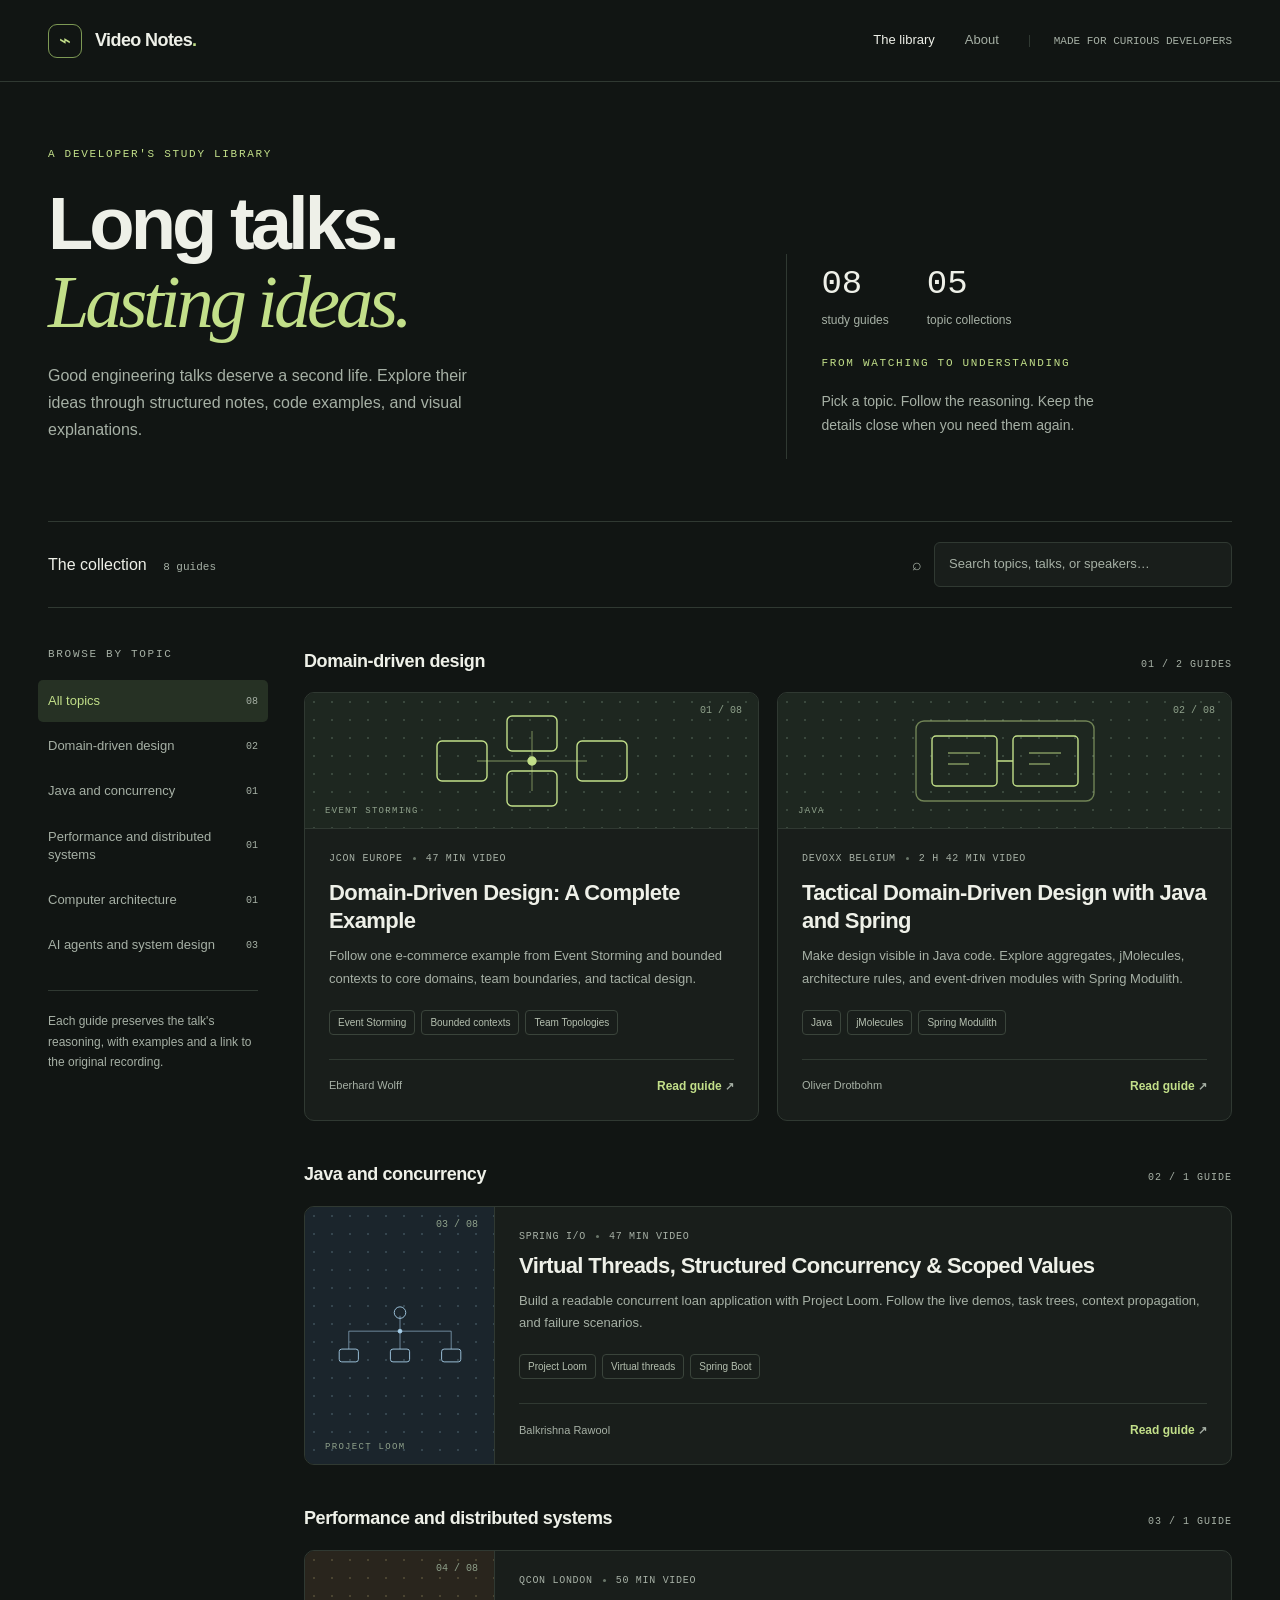
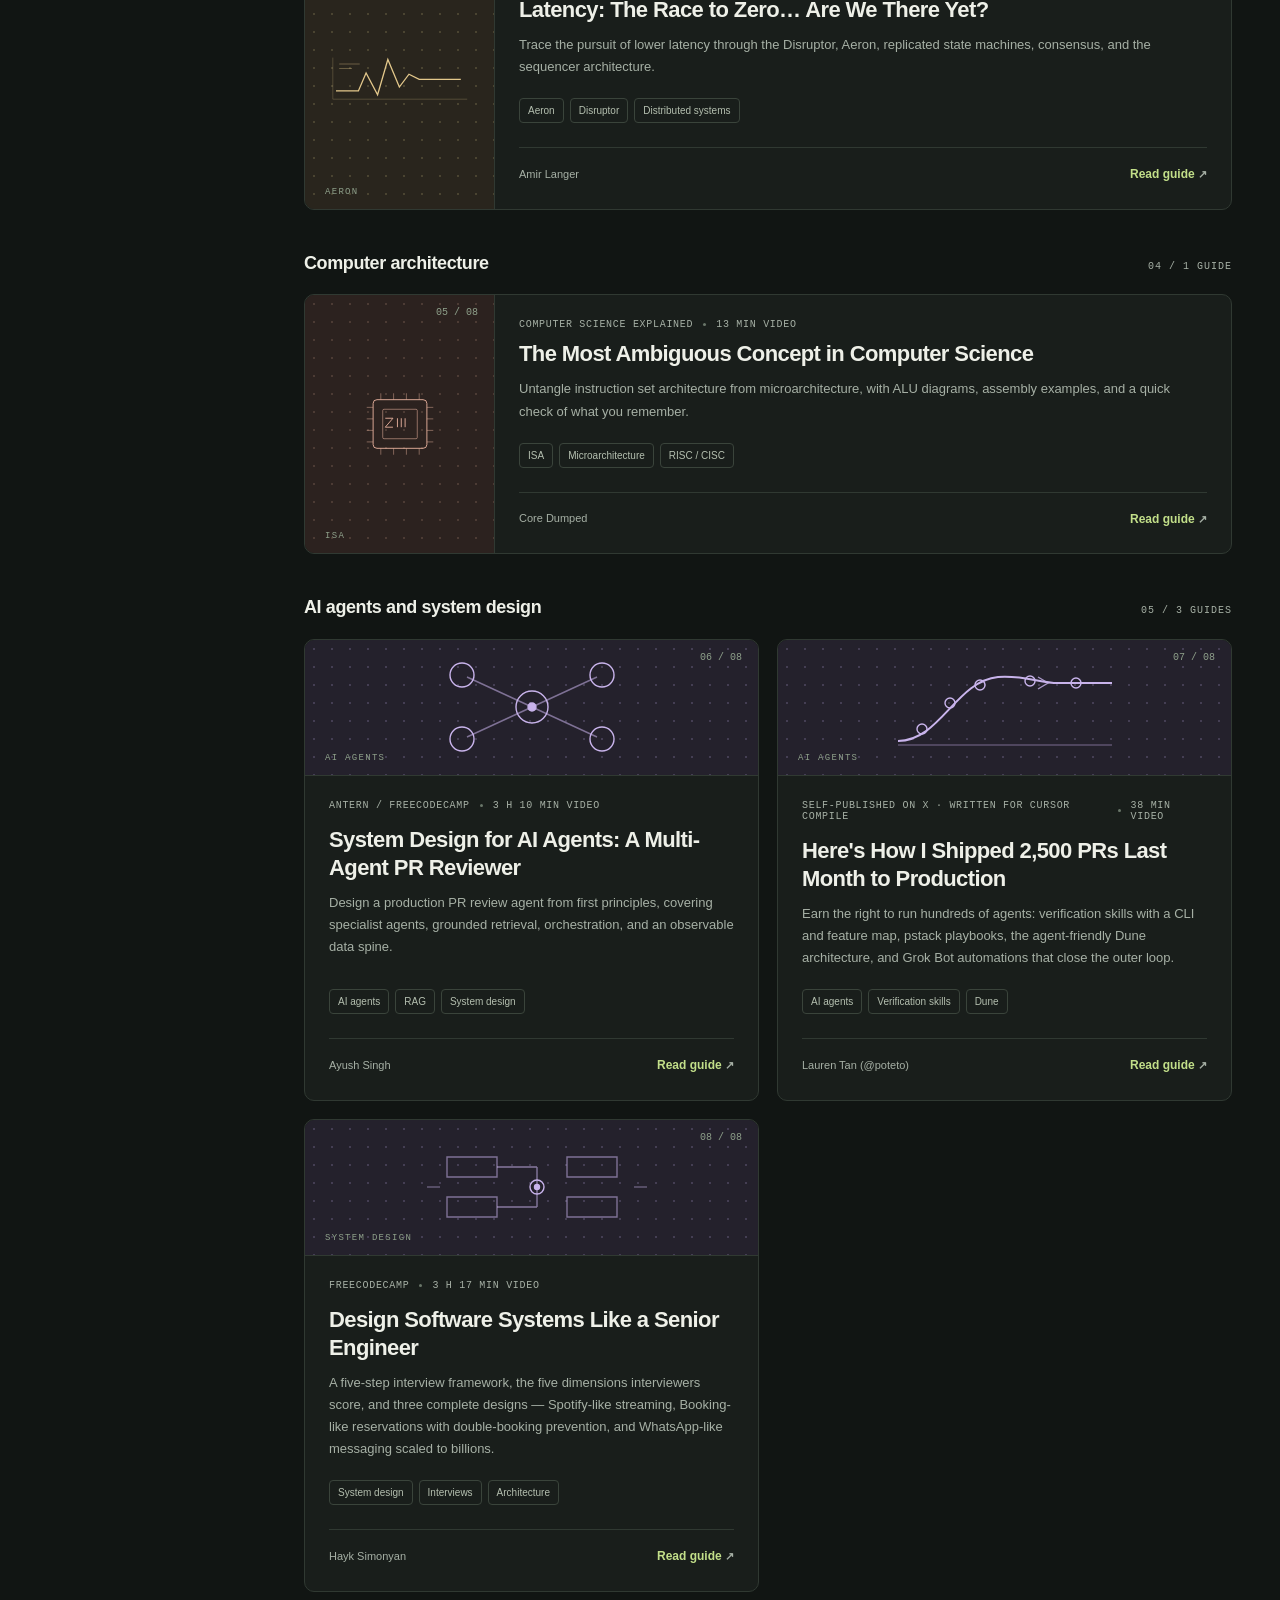
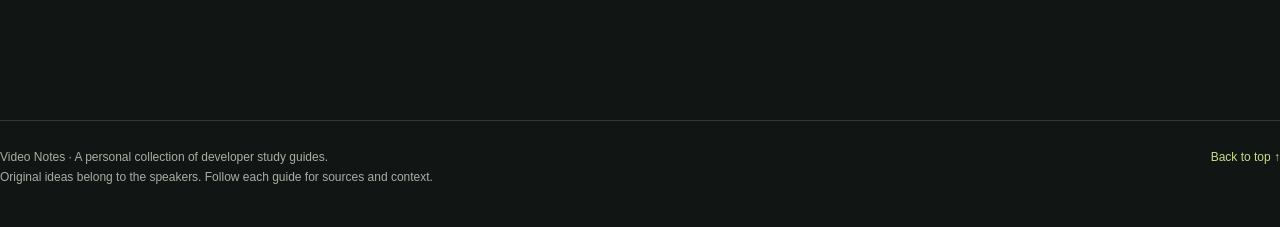
==== commit 0ce2063b: "Add study guide for Design Software Systems Like a Senior Engineer course Cover the freeCodeCamp/Hay" ====
--- a/index.html
+++ b/index.html
@@ -17,18 +17,18 @@
   <section class="catalog-hero" aria-labelledby="page-title">
     <div><span class="eyebrow">A developer's study library</span><h1 id="page-title">Long talks.<br><em>Lasting ideas.</em></h1>
       <p>Good engineering talks deserve a second life. Explore their ideas through structured notes, code examples, and visual explanations.</p></div>
-    <div class="hero-aside"><div class="collection-stats"><div><strong>07</strong><span>study guides</span></div><div><strong>05</strong><span>topic collections</span></div></div>
+    <div class="hero-aside"><div class="collection-stats"><div><strong>08</strong><span>study guides</span></div><div><strong>05</strong><span>topic collections</span></div></div>
       <div><span class="section-label">From watching to understanding</span><p>Pick a topic. Follow the reasoning. Keep the details close when you need them again.</p></div></div>
   </section>
-  <div class="library-toolbar" id="library"><h2>The collection <small id="result-count" role="status" aria-live="polite">7 guides</small></h2>
+  <div class="library-toolbar" id="library"><h2>The collection <small id="result-count" role="status" aria-live="polite">8 guides</small></h2>
     <label class="search-field"><span aria-hidden="true">⌕</span><input id="library-search" type="search" placeholder="Search topics, talks, or speakers…" aria-label="Search guides" autocomplete="off"></label></div>
   <div class="library-layout">
-    <aside class="topic-sidebar"><span class="section-label">Browse by topic</span><nav aria-label="Topics"><a class="active" href="#library">All topics <span>07</span></a><a href="#domain-driven-design">Domain-driven design <span>02</span></a><a href="#java-and-concurrency">Java and concurrency <span>01</span></a><a href="#performance-and-distributed-systems">Performance and distributed systems <span>01</span></a><a href="#computer-architecture">Computer architecture <span>01</span></a><a href="#ai-agents-and-system-design">AI agents and system design <span>02</span></a></nav>
+    <aside class="topic-sidebar"><span class="section-label">Browse by topic</span><nav aria-label="Topics"><a class="active" href="#library">All topics <span>08</span></a><a href="#domain-driven-design">Domain-driven design <span>02</span></a><a href="#java-and-concurrency">Java and concurrency <span>01</span></a><a href="#performance-and-distributed-systems">Performance and distributed systems <span>01</span></a><a href="#computer-architecture">Computer architecture <span>01</span></a><a href="#ai-agents-and-system-design">AI agents and system design <span>03</span></a></nav>
       <p class="sidebar-note">Each guide preserves the talk's reasoning, with examples and a link to the original recording.</p></aside>
     <div class="library-groups"><section class="topic-group" id="domain-driven-design" aria-labelledby="domain-driven-design-title">
   <div class="group-heading"><h2 id="domain-driven-design-title">Domain-driven design</h2><span class="group-number">01 / 2 guides</span></div>
   <div class="study-grid "><article class="study-card" data-tone="green" data-search="Domain-driven design JCON Europe">
-  <div class="card-art" aria-hidden="true"><span class="card-index">01 / 07</span>
+  <div class="card-art" aria-hidden="true"><span class="card-index">01 / 08</span>
     <svg viewBox="0 0 250 100" fill="none" stroke="currentColor" stroke-width="1.4"><path d="M70 50h110M125 20v60" opacity=".4"/><rect x="30" y="30" width="50" height="40" rx="5"/><rect x="100" y="5" width="50" height="35" rx="5"/><rect x="170" y="30" width="50" height="40" rx="5"/><rect x="100" y="60" width="50" height="35" rx="5"/><circle cx="125" cy="50" r="4" fill="currentColor"/></svg>
     <span class="art-label">EVENT STORMING</span>
   </div>
@@ -40,7 +40,7 @@
     <div class="card-bottom"><span>Eberhard Wolff</span><a href="Domain_Driven_Design_A_Complete_Example_Eberhard_Wolff_EN/index.html" aria-label="Read the guide: Domain-Driven Design: A Complete Example">Read guide <span aria-hidden="true">↗</span></a></div>
   </div>
 </article><article class="study-card" data-tone="green" data-search="Domain-driven design Devoxx Belgium">
-  <div class="card-art" aria-hidden="true"><span class="card-index">02 / 07</span>
+  <div class="card-art" aria-hidden="true"><span class="card-index">02 / 08</span>
     <svg viewBox="0 0 250 100" fill="none" stroke="currentColor" stroke-width="1.4"><rect x="36" y="10" width="178" height="80" rx="8" opacity=".5"/><rect x="52" y="25" width="65" height="50" rx="4"/><rect x="133" y="25" width="65" height="50" rx="4"/><path d="M68 42h32M68 53h21M149 42h32M149 53h21" opacity=".6"/><path d="M117 50h16"/></svg>
     <span class="art-label">JAVA</span>
   </div>
@@ -55,7 +55,7 @@
 </section><section class="topic-group" id="java-and-concurrency" aria-labelledby="java-and-concurrency-title">
   <div class="group-heading"><h2 id="java-and-concurrency-title">Java and concurrency</h2><span class="group-number">02 / 1 guide</span></div>
   <div class="study-grid single"><article class="study-card" data-tone="blue" data-search="Java and concurrency Spring I/O">
-  <div class="card-art" aria-hidden="true"><span class="card-index">03 / 07</span>
+  <div class="card-art" aria-hidden="true"><span class="card-index">03 / 08</span>
     <svg viewBox="0 0 250 100" fill="none" stroke="currentColor" stroke-width="1.4"><path d="M125 20v24M125 44H45v28M125 44h80v28M125 44v28" opacity=".65"/><circle cx="125" cy="15" r="9"/><rect x="30" y="72" width="30" height="20" rx="4"/><rect x="110" y="72" width="30" height="20" rx="4"/><rect x="190" y="72" width="30" height="20" rx="4"/><circle cx="125" cy="44" r="3" fill="currentColor"/></svg>
     <span class="art-label">PROJECT LOOM</span>
   </div>
@@ -70,7 +70,7 @@
 </section><section class="topic-group" id="performance-and-distributed-systems" aria-labelledby="performance-and-distributed-systems-title">
   <div class="group-heading"><h2 id="performance-and-distributed-systems-title">Performance and distributed systems</h2><span class="group-number">03 / 1 guide</span></div>
   <div class="study-grid single"><article class="study-card" data-tone="amber" data-search="Performance and distributed systems QCon London">
-  <div class="card-art" aria-hidden="true"><span class="card-index">04 / 07</span>
+  <div class="card-art" aria-hidden="true"><span class="card-index">04 / 08</span>
     <svg viewBox="0 0 250 100" fill="none" stroke="currentColor" stroke-width="1.4"><path d="M20 80h210M20 80V15" opacity=".25"/><path d="M25 67h35l12-28 18 34 16-55 18 43 15-20 16 8h65" stroke-width="2"/><path d="M30 25h32M30 32h20" opacity=".4"/></svg>
     <span class="art-label">AERON</span>
   </div>
@@ -85,7 +85,7 @@
 </section><section class="topic-group" id="computer-architecture" aria-labelledby="computer-architecture-title">
   <div class="group-heading"><h2 id="computer-architecture-title">Computer architecture</h2><span class="group-number">04 / 1 guide</span></div>
   <div class="study-grid single"><article class="study-card" data-tone="coral" data-search="Computer architecture Computer science explained">
-  <div class="card-art" aria-hidden="true"><span class="card-index">05 / 07</span>
+  <div class="card-art" aria-hidden="true"><span class="card-index">05 / 08</span>
     <svg viewBox="0 0 250 100" fill="none" stroke="currentColor" stroke-width="1.4"><rect x="83" y="12" width="84" height="76" rx="6"/><rect x="98" y="27" width="54" height="46" rx="2" opacity=".6"/><path d="M102 41h12l-12 14h12M133 41v14m-6-14v14m-6-14v14"/><path d="M95 2v10m20-10v10m20-10v10m20-10v10M95 88v10m20-10v10m20-10v10m20-10v10M73 24h10m-10 18h10m-10 18h10m-10 18h10M167 24h10m-10 18h10m-10 18h10m-10 18h10" opacity=".5"/></svg>
     <span class="art-label">ISA</span>
   </div>
@@ -98,9 +98,9 @@
   </div>
 </article></div>
 </section><section class="topic-group" id="ai-agents-and-system-design" aria-labelledby="ai-agents-and-system-design-title">
-  <div class="group-heading"><h2 id="ai-agents-and-system-design-title">AI agents and system design</h2><span class="group-number">05 / 2 guides</span></div>
+  <div class="group-heading"><h2 id="ai-agents-and-system-design-title">AI agents and system design</h2><span class="group-number">05 / 3 guides</span></div>
   <div class="study-grid "><article class="study-card" data-tone="violet" data-search="AI agents and system design Antern / freeCodeCamp">
-  <div class="card-art" aria-hidden="true"><span class="card-index">06 / 07</span>
+  <div class="card-art" aria-hidden="true"><span class="card-index">06 / 08</span>
     <svg viewBox="0 0 250 100" fill="none" stroke="currentColor" stroke-width="1.4"><path d="M125 50L60 20M125 50l65-30M125 50L60 80M125 50l65 30" opacity=".55"/><circle cx="125" cy="50" r="16"/><circle cx="55" cy="18" r="12"/><circle cx="195" cy="18" r="12"/><circle cx="55" cy="82" r="12"/><circle cx="195" cy="82" r="12"/><circle cx="125" cy="50" r="4" fill="currentColor"/></svg>
     <span class="art-label">AI AGENTS</span>
   </div>
@@ -112,7 +112,7 @@
     <div class="card-bottom"><span>Ayush Singh</span><a href="System_Design_for_AI_Agents_Building_a_Multi_Agent_PR_Reviewer/LEARN.html" aria-label="Read the guide: System Design for AI Agents: A Multi-Agent PR Reviewer">Read guide <span aria-hidden="true">↗</span></a></div>
   </div>
 </article><article class="study-card" data-tone="violet" data-search="AI agents and system design Self-published on X · written for Cursor Compile">
-  <div class="card-art" aria-hidden="true"><span class="card-index">07 / 07</span>
+  <div class="card-art" aria-hidden="true"><span class="card-index">07 / 08</span>
     <svg viewBox="0 0 250 100" fill="none" stroke="currentColor" stroke-width="1.4"><path d="M18 84C60 84 76 24 118 20c26-2 42 6 60 6h54" stroke-width="2"/><circle cx="42" cy="72" r="5"/><circle cx="70" cy="46" r="5"/><circle cx="100" cy="28" r="5"/><circle cx="150" cy="24" r="5"/><circle cx="196" cy="26" r="5"/><path d="M18 88h214" opacity=".35"/><path d="M158 20l10 6-10 6" opacity=".8"/></svg>
     <span class="art-label">AI AGENTS</span>
   </div>
@@ -123,6 +123,18 @@
     <div class="card-tags"><span>AI agents</span><span>Verification skills</span><span>Dune</span></div>
     <div class="card-bottom"><span>Lauren Tan (@poteto)</span><a href="lauren_here_s_how_i_shipped_2_500_PRs_last_month_to_production/index.html" aria-label="Read the guide: Here&#x27;s How I Shipped 2,500 PRs Last Month to Production">Read guide <span aria-hidden="true">↗</span></a></div>
   </div>
+</article><article class="study-card" data-tone="violet" data-search="AI agents and system design freeCodeCamp">
+  <div class="card-art" aria-hidden="true"><span class="card-index">08 / 08</span>
+    <svg viewBox="0 0 250 100" fill="none" stroke="currentColor" stroke-width="1.4"><path d="M40 20h50v20H40zM40 60h50v20H40zM160 20h50v20h-50zM160 60h50v20h-50z" opacity=".55"/><path d="M90 30h40M90 70h40M130 30v40" opacity=".6"/><circle cx="130" cy="50" r="7"/><path d="M20 50h13M227 50h13" opacity=".4"/><circle cx="130" cy="50" r="2.5" fill="currentColor"/></svg>
+    <span class="art-label">SYSTEM DESIGN</span>
+  </div>
+  <div class="card-content">
+    <div class="card-meta"><span>freeCodeCamp</span><span class="small-dot"></span><span>3 h 17 min video</span></div>
+    <h3><a href="Design_Software_Systems_Like_a_Senior_Engineer_Complete_Course/index.html">Design Software Systems Like a Senior Engineer</a></h3>
+    <p>A five-step interview framework, the five dimensions interviewers score, and three complete designs — Spotify-like streaming, Booking-like reservations with double-booking prevention, and WhatsApp-like messaging scaled to billions.</p>
+    <div class="card-tags"><span>System design</span><span>Interviews</span><span>Architecture</span></div>
+    <div class="card-bottom"><span>Hayk Simonyan</span><a href="Design_Software_Systems_Like_a_Senior_Engineer_Complete_Course/index.html" aria-label="Read the guide: Design Software Systems Like a Senior Engineer">Read guide <span aria-hidden="true">↗</span></a></div>
+  </div>
 </article></div>
 </section>
       <div class="empty-state" id="empty-state" hidden><h2>No guides found</h2><p>Try a topic such as Java, DDD, or AI, or search for a speaker.</p><button id="clear-search" type="button">Clear search</button></div>
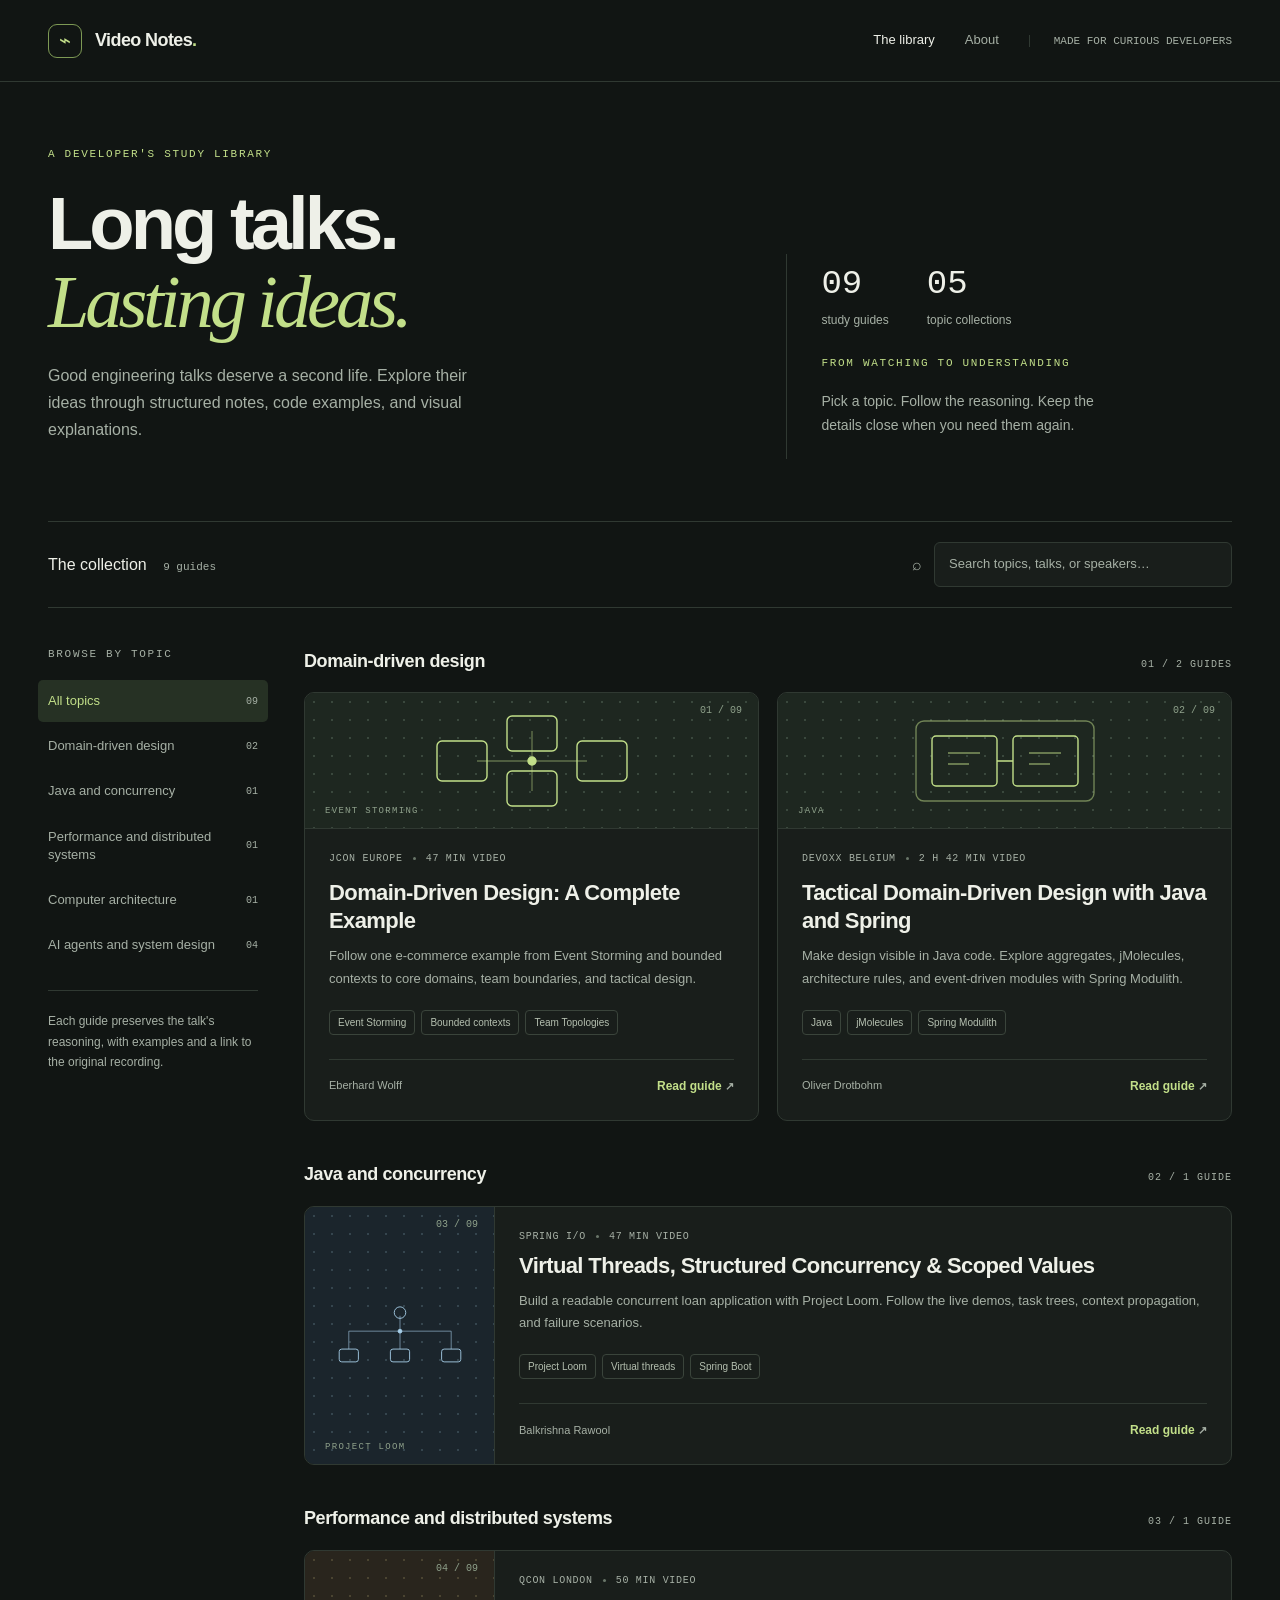
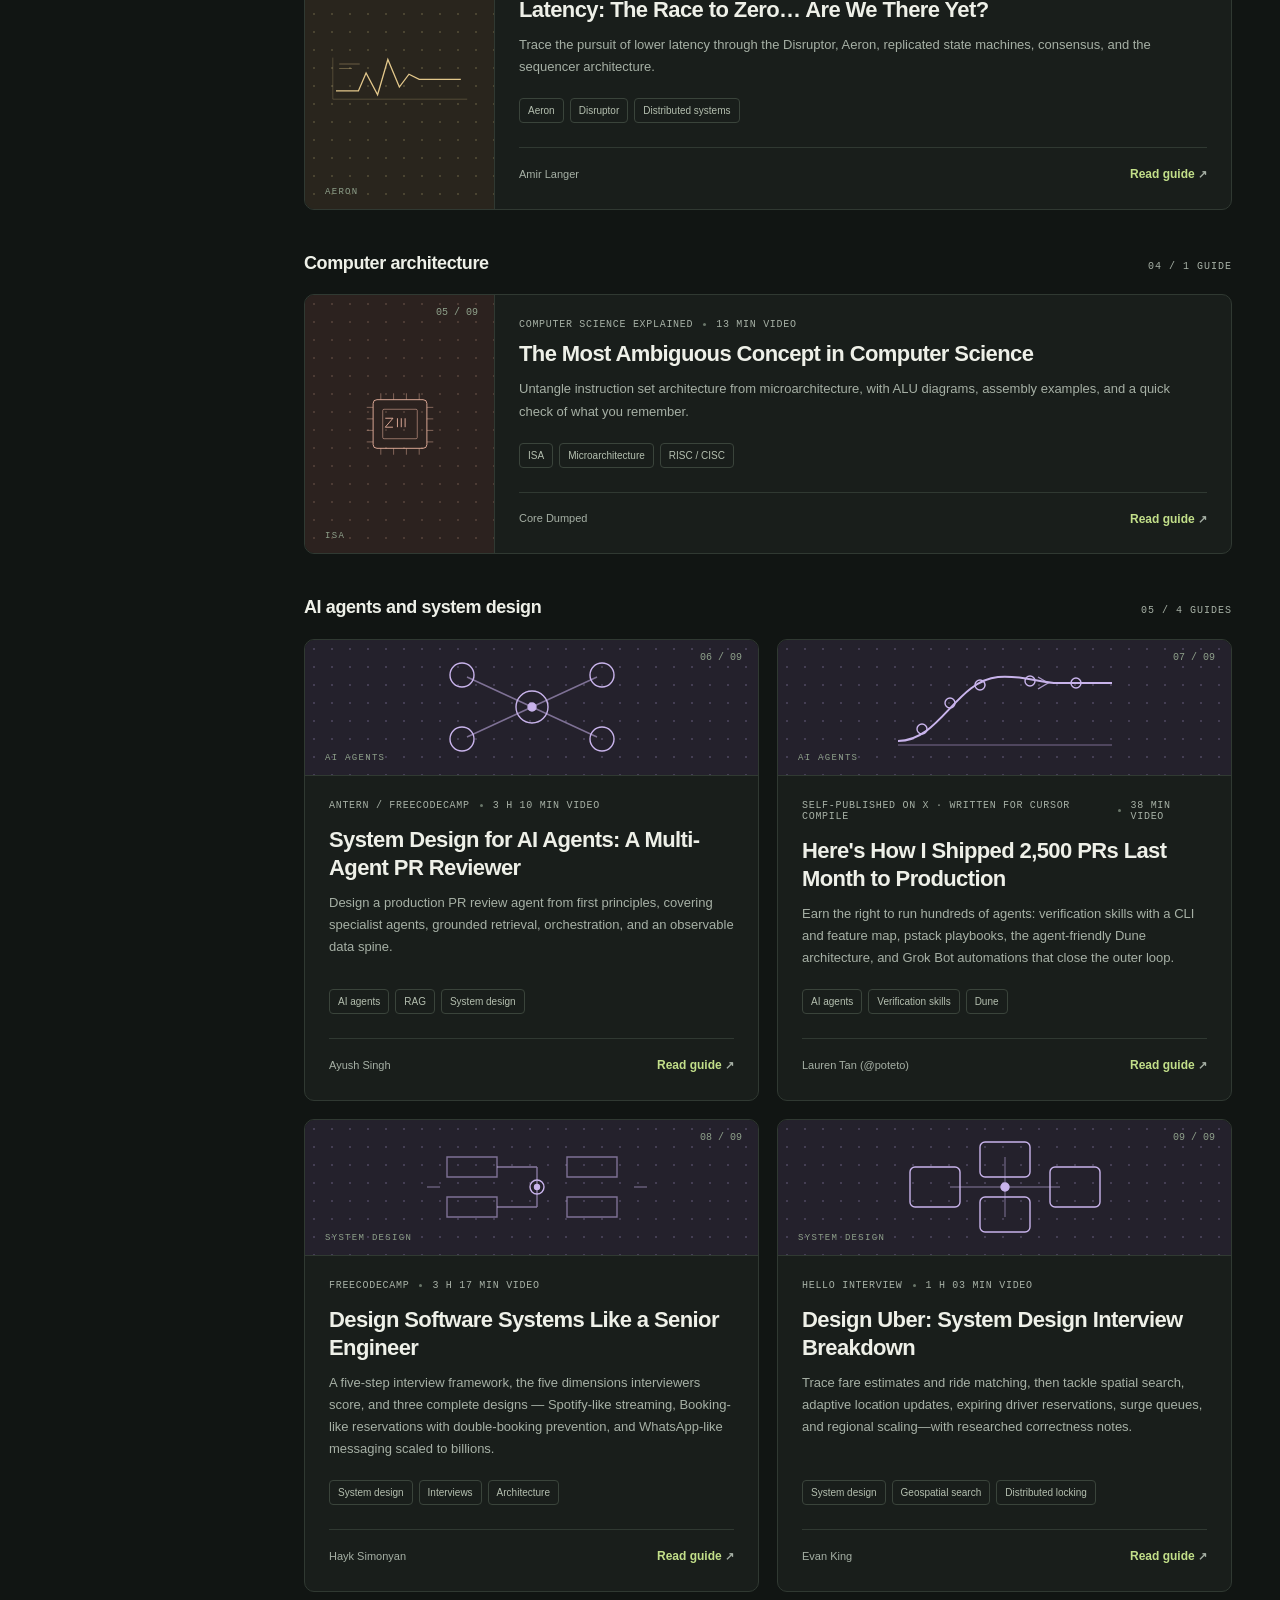
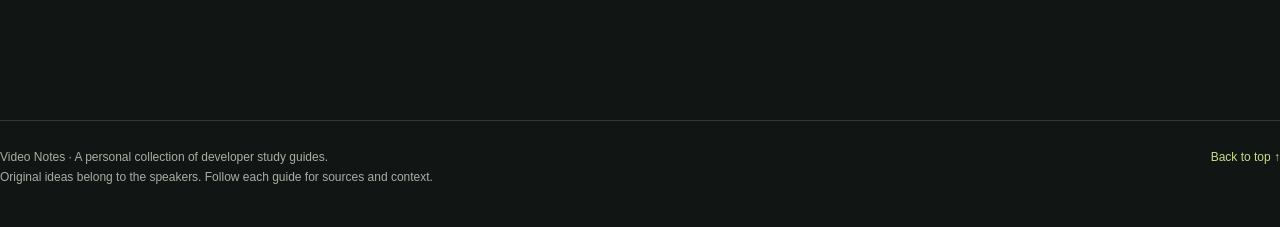
==== commit efeeb282: "Add study guide for Design_Uber_w_a_Ex-Meta_Staff_Engineer" ====
--- a/index.html
+++ b/index.html
@@ -17,18 +17,18 @@
   <section class="catalog-hero" aria-labelledby="page-title">
     <div><span class="eyebrow">A developer's study library</span><h1 id="page-title">Long talks.<br><em>Lasting ideas.</em></h1>
       <p>Good engineering talks deserve a second life. Explore their ideas through structured notes, code examples, and visual explanations.</p></div>
-    <div class="hero-aside"><div class="collection-stats"><div><strong>08</strong><span>study guides</span></div><div><strong>05</strong><span>topic collections</span></div></div>
+    <div class="hero-aside"><div class="collection-stats"><div><strong>09</strong><span>study guides</span></div><div><strong>05</strong><span>topic collections</span></div></div>
       <div><span class="section-label">From watching to understanding</span><p>Pick a topic. Follow the reasoning. Keep the details close when you need them again.</p></div></div>
   </section>
-  <div class="library-toolbar" id="library"><h2>The collection <small id="result-count" role="status" aria-live="polite">8 guides</small></h2>
+  <div class="library-toolbar" id="library"><h2>The collection <small id="result-count" role="status" aria-live="polite">9 guides</small></h2>
     <label class="search-field"><span aria-hidden="true">⌕</span><input id="library-search" type="search" placeholder="Search topics, talks, or speakers…" aria-label="Search guides" autocomplete="off"></label></div>
   <div class="library-layout">
-    <aside class="topic-sidebar"><span class="section-label">Browse by topic</span><nav aria-label="Topics"><a class="active" href="#library">All topics <span>08</span></a><a href="#domain-driven-design">Domain-driven design <span>02</span></a><a href="#java-and-concurrency">Java and concurrency <span>01</span></a><a href="#performance-and-distributed-systems">Performance and distributed systems <span>01</span></a><a href="#computer-architecture">Computer architecture <span>01</span></a><a href="#ai-agents-and-system-design">AI agents and system design <span>03</span></a></nav>
+    <aside class="topic-sidebar"><span class="section-label">Browse by topic</span><nav aria-label="Topics"><a class="active" href="#library">All topics <span>09</span></a><a href="#domain-driven-design">Domain-driven design <span>02</span></a><a href="#java-and-concurrency">Java and concurrency <span>01</span></a><a href="#performance-and-distributed-systems">Performance and distributed systems <span>01</span></a><a href="#computer-architecture">Computer architecture <span>01</span></a><a href="#ai-agents-and-system-design">AI agents and system design <span>04</span></a></nav>
       <p class="sidebar-note">Each guide preserves the talk's reasoning, with examples and a link to the original recording.</p></aside>
     <div class="library-groups"><section class="topic-group" id="domain-driven-design" aria-labelledby="domain-driven-design-title">
   <div class="group-heading"><h2 id="domain-driven-design-title">Domain-driven design</h2><span class="group-number">01 / 2 guides</span></div>
   <div class="study-grid "><article class="study-card" data-tone="green" data-search="Domain-driven design JCON Europe">
-  <div class="card-art" aria-hidden="true"><span class="card-index">01 / 08</span>
+  <div class="card-art" aria-hidden="true"><span class="card-index">01 / 09</span>
     <svg viewBox="0 0 250 100" fill="none" stroke="currentColor" stroke-width="1.4"><path d="M70 50h110M125 20v60" opacity=".4"/><rect x="30" y="30" width="50" height="40" rx="5"/><rect x="100" y="5" width="50" height="35" rx="5"/><rect x="170" y="30" width="50" height="40" rx="5"/><rect x="100" y="60" width="50" height="35" rx="5"/><circle cx="125" cy="50" r="4" fill="currentColor"/></svg>
     <span class="art-label">EVENT STORMING</span>
   </div>
@@ -40,7 +40,7 @@
     <div class="card-bottom"><span>Eberhard Wolff</span><a href="Domain_Driven_Design_A_Complete_Example_Eberhard_Wolff_EN/index.html" aria-label="Read the guide: Domain-Driven Design: A Complete Example">Read guide <span aria-hidden="true">↗</span></a></div>
   </div>
 </article><article class="study-card" data-tone="green" data-search="Domain-driven design Devoxx Belgium">
-  <div class="card-art" aria-hidden="true"><span class="card-index">02 / 08</span>
+  <div class="card-art" aria-hidden="true"><span class="card-index">02 / 09</span>
     <svg viewBox="0 0 250 100" fill="none" stroke="currentColor" stroke-width="1.4"><rect x="36" y="10" width="178" height="80" rx="8" opacity=".5"/><rect x="52" y="25" width="65" height="50" rx="4"/><rect x="133" y="25" width="65" height="50" rx="4"/><path d="M68 42h32M68 53h21M149 42h32M149 53h21" opacity=".6"/><path d="M117 50h16"/></svg>
     <span class="art-label">JAVA</span>
   </div>
@@ -55,7 +55,7 @@
 </section><section class="topic-group" id="java-and-concurrency" aria-labelledby="java-and-concurrency-title">
   <div class="group-heading"><h2 id="java-and-concurrency-title">Java and concurrency</h2><span class="group-number">02 / 1 guide</span></div>
   <div class="study-grid single"><article class="study-card" data-tone="blue" data-search="Java and concurrency Spring I/O">
-  <div class="card-art" aria-hidden="true"><span class="card-index">03 / 08</span>
+  <div class="card-art" aria-hidden="true"><span class="card-index">03 / 09</span>
     <svg viewBox="0 0 250 100" fill="none" stroke="currentColor" stroke-width="1.4"><path d="M125 20v24M125 44H45v28M125 44h80v28M125 44v28" opacity=".65"/><circle cx="125" cy="15" r="9"/><rect x="30" y="72" width="30" height="20" rx="4"/><rect x="110" y="72" width="30" height="20" rx="4"/><rect x="190" y="72" width="30" height="20" rx="4"/><circle cx="125" cy="44" r="3" fill="currentColor"/></svg>
     <span class="art-label">PROJECT LOOM</span>
   </div>
@@ -70,7 +70,7 @@
 </section><section class="topic-group" id="performance-and-distributed-systems" aria-labelledby="performance-and-distributed-systems-title">
   <div class="group-heading"><h2 id="performance-and-distributed-systems-title">Performance and distributed systems</h2><span class="group-number">03 / 1 guide</span></div>
   <div class="study-grid single"><article class="study-card" data-tone="amber" data-search="Performance and distributed systems QCon London">
-  <div class="card-art" aria-hidden="true"><span class="card-index">04 / 08</span>
+  <div class="card-art" aria-hidden="true"><span class="card-index">04 / 09</span>
     <svg viewBox="0 0 250 100" fill="none" stroke="currentColor" stroke-width="1.4"><path d="M20 80h210M20 80V15" opacity=".25"/><path d="M25 67h35l12-28 18 34 16-55 18 43 15-20 16 8h65" stroke-width="2"/><path d="M30 25h32M30 32h20" opacity=".4"/></svg>
     <span class="art-label">AERON</span>
   </div>
@@ -85,7 +85,7 @@
 </section><section class="topic-group" id="computer-architecture" aria-labelledby="computer-architecture-title">
   <div class="group-heading"><h2 id="computer-architecture-title">Computer architecture</h2><span class="group-number">04 / 1 guide</span></div>
   <div class="study-grid single"><article class="study-card" data-tone="coral" data-search="Computer architecture Computer science explained">
-  <div class="card-art" aria-hidden="true"><span class="card-index">05 / 08</span>
+  <div class="card-art" aria-hidden="true"><span class="card-index">05 / 09</span>
     <svg viewBox="0 0 250 100" fill="none" stroke="currentColor" stroke-width="1.4"><rect x="83" y="12" width="84" height="76" rx="6"/><rect x="98" y="27" width="54" height="46" rx="2" opacity=".6"/><path d="M102 41h12l-12 14h12M133 41v14m-6-14v14m-6-14v14"/><path d="M95 2v10m20-10v10m20-10v10m20-10v10M95 88v10m20-10v10m20-10v10m20-10v10M73 24h10m-10 18h10m-10 18h10m-10 18h10M167 24h10m-10 18h10m-10 18h10m-10 18h10" opacity=".5"/></svg>
     <span class="art-label">ISA</span>
   </div>
@@ -98,9 +98,9 @@
   </div>
 </article></div>
 </section><section class="topic-group" id="ai-agents-and-system-design" aria-labelledby="ai-agents-and-system-design-title">
-  <div class="group-heading"><h2 id="ai-agents-and-system-design-title">AI agents and system design</h2><span class="group-number">05 / 3 guides</span></div>
+  <div class="group-heading"><h2 id="ai-agents-and-system-design-title">AI agents and system design</h2><span class="group-number">05 / 4 guides</span></div>
   <div class="study-grid "><article class="study-card" data-tone="violet" data-search="AI agents and system design Antern / freeCodeCamp">
-  <div class="card-art" aria-hidden="true"><span class="card-index">06 / 08</span>
+  <div class="card-art" aria-hidden="true"><span class="card-index">06 / 09</span>
     <svg viewBox="0 0 250 100" fill="none" stroke="currentColor" stroke-width="1.4"><path d="M125 50L60 20M125 50l65-30M125 50L60 80M125 50l65 30" opacity=".55"/><circle cx="125" cy="50" r="16"/><circle cx="55" cy="18" r="12"/><circle cx="195" cy="18" r="12"/><circle cx="55" cy="82" r="12"/><circle cx="195" cy="82" r="12"/><circle cx="125" cy="50" r="4" fill="currentColor"/></svg>
     <span class="art-label">AI AGENTS</span>
   </div>
@@ -112,7 +112,7 @@
     <div class="card-bottom"><span>Ayush Singh</span><a href="System_Design_for_AI_Agents_Building_a_Multi_Agent_PR_Reviewer/LEARN.html" aria-label="Read the guide: System Design for AI Agents: A Multi-Agent PR Reviewer">Read guide <span aria-hidden="true">↗</span></a></div>
   </div>
 </article><article class="study-card" data-tone="violet" data-search="AI agents and system design Self-published on X · written for Cursor Compile">
-  <div class="card-art" aria-hidden="true"><span class="card-index">07 / 08</span>
+  <div class="card-art" aria-hidden="true"><span class="card-index">07 / 09</span>
     <svg viewBox="0 0 250 100" fill="none" stroke="currentColor" stroke-width="1.4"><path d="M18 84C60 84 76 24 118 20c26-2 42 6 60 6h54" stroke-width="2"/><circle cx="42" cy="72" r="5"/><circle cx="70" cy="46" r="5"/><circle cx="100" cy="28" r="5"/><circle cx="150" cy="24" r="5"/><circle cx="196" cy="26" r="5"/><path d="M18 88h214" opacity=".35"/><path d="M158 20l10 6-10 6" opacity=".8"/></svg>
     <span class="art-label">AI AGENTS</span>
   </div>
@@ -124,7 +124,7 @@
     <div class="card-bottom"><span>Lauren Tan (@poteto)</span><a href="lauren_here_s_how_i_shipped_2_500_PRs_last_month_to_production/index.html" aria-label="Read the guide: Here&#x27;s How I Shipped 2,500 PRs Last Month to Production">Read guide <span aria-hidden="true">↗</span></a></div>
   </div>
 </article><article class="study-card" data-tone="violet" data-search="AI agents and system design freeCodeCamp">
-  <div class="card-art" aria-hidden="true"><span class="card-index">08 / 08</span>
+  <div class="card-art" aria-hidden="true"><span class="card-index">08 / 09</span>
     <svg viewBox="0 0 250 100" fill="none" stroke="currentColor" stroke-width="1.4"><path d="M40 20h50v20H40zM40 60h50v20H40zM160 20h50v20h-50zM160 60h50v20h-50z" opacity=".55"/><path d="M90 30h40M90 70h40M130 30v40" opacity=".6"/><circle cx="130" cy="50" r="7"/><path d="M20 50h13M227 50h13" opacity=".4"/><circle cx="130" cy="50" r="2.5" fill="currentColor"/></svg>
     <span class="art-label">SYSTEM DESIGN</span>
   </div>
@@ -135,6 +135,18 @@
     <div class="card-tags"><span>System design</span><span>Interviews</span><span>Architecture</span></div>
     <div class="card-bottom"><span>Hayk Simonyan</span><a href="Design_Software_Systems_Like_a_Senior_Engineer_Complete_Course/index.html" aria-label="Read the guide: Design Software Systems Like a Senior Engineer">Read guide <span aria-hidden="true">↗</span></a></div>
   </div>
+</article><article class="study-card" data-tone="violet" data-search="AI agents and system design Hello Interview">
+  <div class="card-art" aria-hidden="true"><span class="card-index">09 / 09</span>
+    <svg viewBox="0 0 250 100" fill="none" stroke="currentColor" stroke-width="1.4"><path d="M70 50h110M125 20v60" opacity=".4"/><rect x="30" y="30" width="50" height="40" rx="5"/><rect x="100" y="5" width="50" height="35" rx="5"/><rect x="170" y="30" width="50" height="40" rx="5"/><rect x="100" y="60" width="50" height="35" rx="5"/><circle cx="125" cy="50" r="4" fill="currentColor"/></svg>
+    <span class="art-label">SYSTEM DESIGN</span>
+  </div>
+  <div class="card-content">
+    <div class="card-meta"><span>Hello Interview</span><span class="small-dot"></span><span>1 h 03 min video</span></div>
+    <h3><a href="Design_Uber_w_a_Ex-Meta_Staff_Engineer_-_System_Design_Interview_breakdown/index.html">Design Uber: System Design Interview Breakdown</a></h3>
+    <p>Trace fare estimates and ride matching, then tackle spatial search, adaptive location updates, expiring driver reservations, surge queues, and regional scaling—with researched correctness notes.</p>
+    <div class="card-tags"><span>System design</span><span>Geospatial search</span><span>Distributed locking</span></div>
+    <div class="card-bottom"><span>Evan King</span><a href="Design_Uber_w_a_Ex-Meta_Staff_Engineer_-_System_Design_Interview_breakdown/index.html" aria-label="Read the guide: Design Uber: System Design Interview Breakdown">Read guide <span aria-hidden="true">↗</span></a></div>
+  </div>
 </article></div>
 </section>
       <div class="empty-state" id="empty-state" hidden><h2>No guides found</h2><p>Try a topic such as Java, DDD, or AI, or search for a speaker.</p><button id="clear-search" type="button">Clear search</button></div>
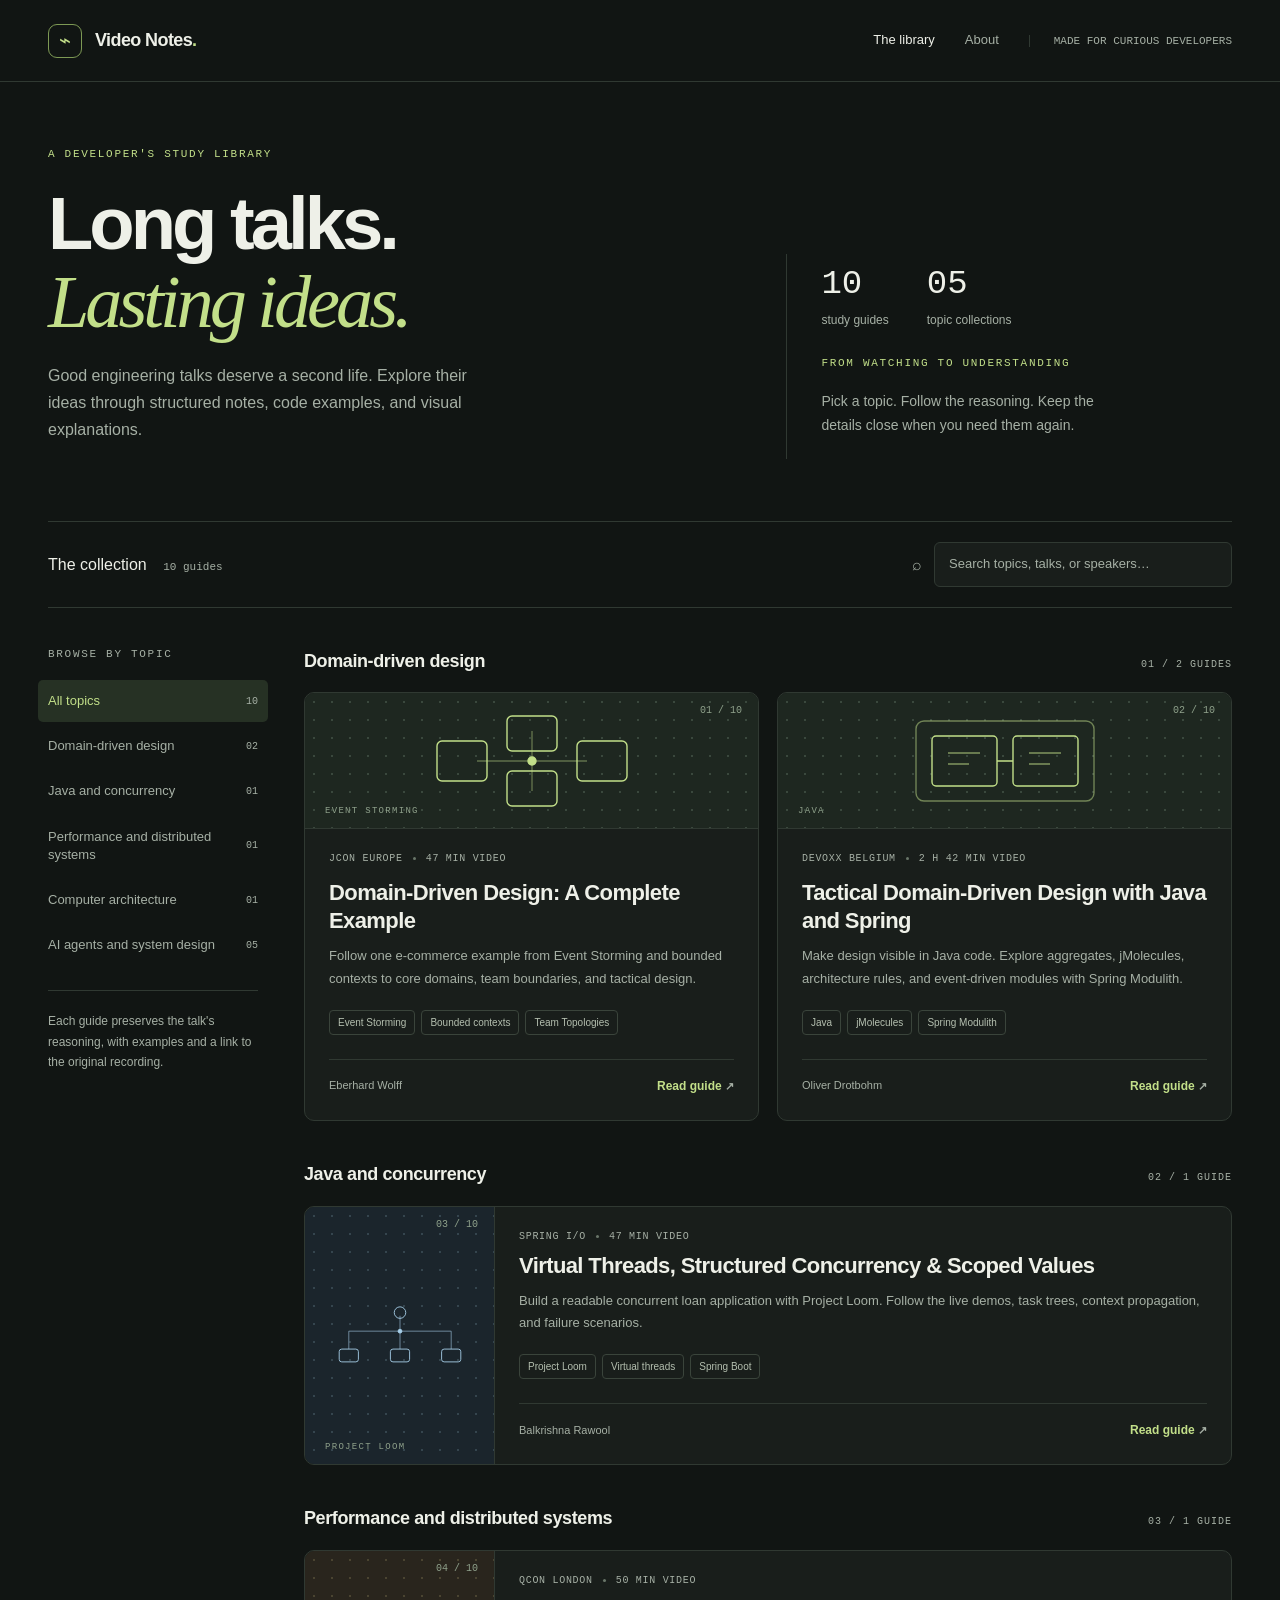
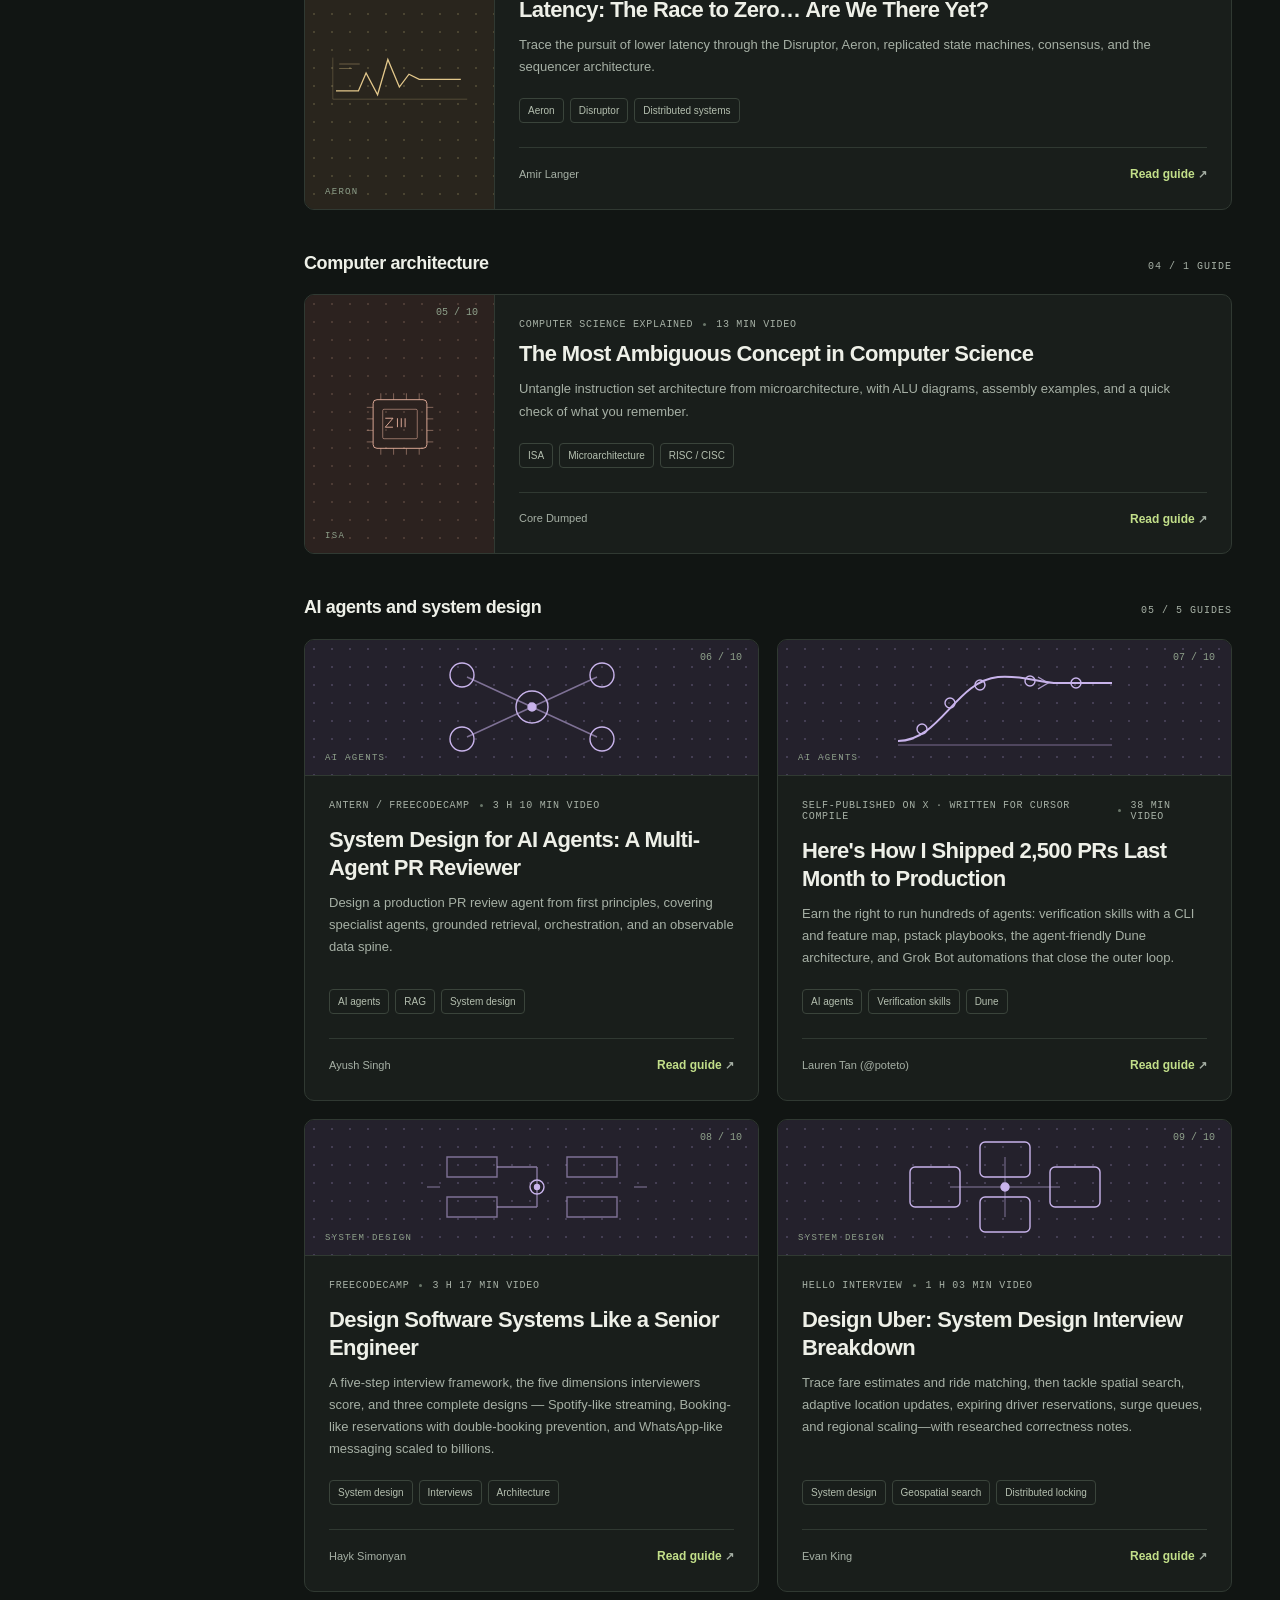
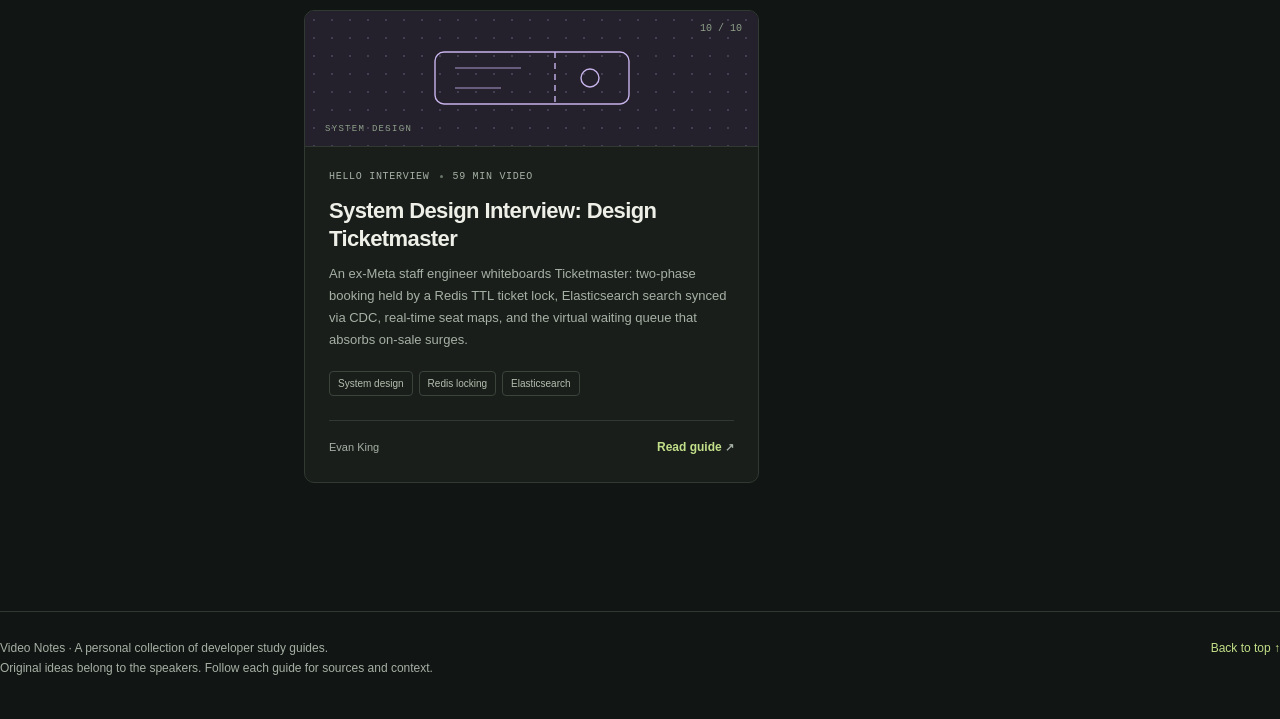
==== commit 1ecb2e20: "Add study guide for System_Design_Interview_-_Design_Ticketmaster_w_a_Ex-Meta_Staff_Engineer" ====
--- a/index.html
+++ b/index.html
@@ -17,18 +17,18 @@
   <section class="catalog-hero" aria-labelledby="page-title">
     <div><span class="eyebrow">A developer's study library</span><h1 id="page-title">Long talks.<br><em>Lasting ideas.</em></h1>
       <p>Good engineering talks deserve a second life. Explore their ideas through structured notes, code examples, and visual explanations.</p></div>
-    <div class="hero-aside"><div class="collection-stats"><div><strong>09</strong><span>study guides</span></div><div><strong>05</strong><span>topic collections</span></div></div>
+    <div class="hero-aside"><div class="collection-stats"><div><strong>10</strong><span>study guides</span></div><div><strong>05</strong><span>topic collections</span></div></div>
       <div><span class="section-label">From watching to understanding</span><p>Pick a topic. Follow the reasoning. Keep the details close when you need them again.</p></div></div>
   </section>
-  <div class="library-toolbar" id="library"><h2>The collection <small id="result-count" role="status" aria-live="polite">9 guides</small></h2>
+  <div class="library-toolbar" id="library"><h2>The collection <small id="result-count" role="status" aria-live="polite">10 guides</small></h2>
     <label class="search-field"><span aria-hidden="true">⌕</span><input id="library-search" type="search" placeholder="Search topics, talks, or speakers…" aria-label="Search guides" autocomplete="off"></label></div>
   <div class="library-layout">
-    <aside class="topic-sidebar"><span class="section-label">Browse by topic</span><nav aria-label="Topics"><a class="active" href="#library">All topics <span>09</span></a><a href="#domain-driven-design">Domain-driven design <span>02</span></a><a href="#java-and-concurrency">Java and concurrency <span>01</span></a><a href="#performance-and-distributed-systems">Performance and distributed systems <span>01</span></a><a href="#computer-architecture">Computer architecture <span>01</span></a><a href="#ai-agents-and-system-design">AI agents and system design <span>04</span></a></nav>
+    <aside class="topic-sidebar"><span class="section-label">Browse by topic</span><nav aria-label="Topics"><a class="active" href="#library">All topics <span>10</span></a><a href="#domain-driven-design">Domain-driven design <span>02</span></a><a href="#java-and-concurrency">Java and concurrency <span>01</span></a><a href="#performance-and-distributed-systems">Performance and distributed systems <span>01</span></a><a href="#computer-architecture">Computer architecture <span>01</span></a><a href="#ai-agents-and-system-design">AI agents and system design <span>05</span></a></nav>
       <p class="sidebar-note">Each guide preserves the talk's reasoning, with examples and a link to the original recording.</p></aside>
     <div class="library-groups"><section class="topic-group" id="domain-driven-design" aria-labelledby="domain-driven-design-title">
   <div class="group-heading"><h2 id="domain-driven-design-title">Domain-driven design</h2><span class="group-number">01 / 2 guides</span></div>
   <div class="study-grid "><article class="study-card" data-tone="green" data-search="Domain-driven design JCON Europe">
-  <div class="card-art" aria-hidden="true"><span class="card-index">01 / 09</span>
+  <div class="card-art" aria-hidden="true"><span class="card-index">01 / 10</span>
     <svg viewBox="0 0 250 100" fill="none" stroke="currentColor" stroke-width="1.4"><path d="M70 50h110M125 20v60" opacity=".4"/><rect x="30" y="30" width="50" height="40" rx="5"/><rect x="100" y="5" width="50" height="35" rx="5"/><rect x="170" y="30" width="50" height="40" rx="5"/><rect x="100" y="60" width="50" height="35" rx="5"/><circle cx="125" cy="50" r="4" fill="currentColor"/></svg>
     <span class="art-label">EVENT STORMING</span>
   </div>
@@ -40,7 +40,7 @@
     <div class="card-bottom"><span>Eberhard Wolff</span><a href="Domain_Driven_Design_A_Complete_Example_Eberhard_Wolff_EN/index.html" aria-label="Read the guide: Domain-Driven Design: A Complete Example">Read guide <span aria-hidden="true">↗</span></a></div>
   </div>
 </article><article class="study-card" data-tone="green" data-search="Domain-driven design Devoxx Belgium">
-  <div class="card-art" aria-hidden="true"><span class="card-index">02 / 09</span>
+  <div class="card-art" aria-hidden="true"><span class="card-index">02 / 10</span>
     <svg viewBox="0 0 250 100" fill="none" stroke="currentColor" stroke-width="1.4"><rect x="36" y="10" width="178" height="80" rx="8" opacity=".5"/><rect x="52" y="25" width="65" height="50" rx="4"/><rect x="133" y="25" width="65" height="50" rx="4"/><path d="M68 42h32M68 53h21M149 42h32M149 53h21" opacity=".6"/><path d="M117 50h16"/></svg>
     <span class="art-label">JAVA</span>
   </div>
@@ -55,7 +55,7 @@
 </section><section class="topic-group" id="java-and-concurrency" aria-labelledby="java-and-concurrency-title">
   <div class="group-heading"><h2 id="java-and-concurrency-title">Java and concurrency</h2><span class="group-number">02 / 1 guide</span></div>
   <div class="study-grid single"><article class="study-card" data-tone="blue" data-search="Java and concurrency Spring I/O">
-  <div class="card-art" aria-hidden="true"><span class="card-index">03 / 09</span>
+  <div class="card-art" aria-hidden="true"><span class="card-index">03 / 10</span>
     <svg viewBox="0 0 250 100" fill="none" stroke="currentColor" stroke-width="1.4"><path d="M125 20v24M125 44H45v28M125 44h80v28M125 44v28" opacity=".65"/><circle cx="125" cy="15" r="9"/><rect x="30" y="72" width="30" height="20" rx="4"/><rect x="110" y="72" width="30" height="20" rx="4"/><rect x="190" y="72" width="30" height="20" rx="4"/><circle cx="125" cy="44" r="3" fill="currentColor"/></svg>
     <span class="art-label">PROJECT LOOM</span>
   </div>
@@ -70,7 +70,7 @@
 </section><section class="topic-group" id="performance-and-distributed-systems" aria-labelledby="performance-and-distributed-systems-title">
   <div class="group-heading"><h2 id="performance-and-distributed-systems-title">Performance and distributed systems</h2><span class="group-number">03 / 1 guide</span></div>
   <div class="study-grid single"><article class="study-card" data-tone="amber" data-search="Performance and distributed systems QCon London">
-  <div class="card-art" aria-hidden="true"><span class="card-index">04 / 09</span>
+  <div class="card-art" aria-hidden="true"><span class="card-index">04 / 10</span>
     <svg viewBox="0 0 250 100" fill="none" stroke="currentColor" stroke-width="1.4"><path d="M20 80h210M20 80V15" opacity=".25"/><path d="M25 67h35l12-28 18 34 16-55 18 43 15-20 16 8h65" stroke-width="2"/><path d="M30 25h32M30 32h20" opacity=".4"/></svg>
     <span class="art-label">AERON</span>
   </div>
@@ -85,7 +85,7 @@
 </section><section class="topic-group" id="computer-architecture" aria-labelledby="computer-architecture-title">
   <div class="group-heading"><h2 id="computer-architecture-title">Computer architecture</h2><span class="group-number">04 / 1 guide</span></div>
   <div class="study-grid single"><article class="study-card" data-tone="coral" data-search="Computer architecture Computer science explained">
-  <div class="card-art" aria-hidden="true"><span class="card-index">05 / 09</span>
+  <div class="card-art" aria-hidden="true"><span class="card-index">05 / 10</span>
     <svg viewBox="0 0 250 100" fill="none" stroke="currentColor" stroke-width="1.4"><rect x="83" y="12" width="84" height="76" rx="6"/><rect x="98" y="27" width="54" height="46" rx="2" opacity=".6"/><path d="M102 41h12l-12 14h12M133 41v14m-6-14v14m-6-14v14"/><path d="M95 2v10m20-10v10m20-10v10m20-10v10M95 88v10m20-10v10m20-10v10m20-10v10M73 24h10m-10 18h10m-10 18h10m-10 18h10M167 24h10m-10 18h10m-10 18h10m-10 18h10" opacity=".5"/></svg>
     <span class="art-label">ISA</span>
   </div>
@@ -98,9 +98,9 @@
   </div>
 </article></div>
 </section><section class="topic-group" id="ai-agents-and-system-design" aria-labelledby="ai-agents-and-system-design-title">
-  <div class="group-heading"><h2 id="ai-agents-and-system-design-title">AI agents and system design</h2><span class="group-number">05 / 4 guides</span></div>
+  <div class="group-heading"><h2 id="ai-agents-and-system-design-title">AI agents and system design</h2><span class="group-number">05 / 5 guides</span></div>
   <div class="study-grid "><article class="study-card" data-tone="violet" data-search="AI agents and system design Antern / freeCodeCamp">
-  <div class="card-art" aria-hidden="true"><span class="card-index">06 / 09</span>
+  <div class="card-art" aria-hidden="true"><span class="card-index">06 / 10</span>
     <svg viewBox="0 0 250 100" fill="none" stroke="currentColor" stroke-width="1.4"><path d="M125 50L60 20M125 50l65-30M125 50L60 80M125 50l65 30" opacity=".55"/><circle cx="125" cy="50" r="16"/><circle cx="55" cy="18" r="12"/><circle cx="195" cy="18" r="12"/><circle cx="55" cy="82" r="12"/><circle cx="195" cy="82" r="12"/><circle cx="125" cy="50" r="4" fill="currentColor"/></svg>
     <span class="art-label">AI AGENTS</span>
   </div>
@@ -112,7 +112,7 @@
     <div class="card-bottom"><span>Ayush Singh</span><a href="System_Design_for_AI_Agents_Building_a_Multi_Agent_PR_Reviewer/LEARN.html" aria-label="Read the guide: System Design for AI Agents: A Multi-Agent PR Reviewer">Read guide <span aria-hidden="true">↗</span></a></div>
   </div>
 </article><article class="study-card" data-tone="violet" data-search="AI agents and system design Self-published on X · written for Cursor Compile">
-  <div class="card-art" aria-hidden="true"><span class="card-index">07 / 09</span>
+  <div class="card-art" aria-hidden="true"><span class="card-index">07 / 10</span>
     <svg viewBox="0 0 250 100" fill="none" stroke="currentColor" stroke-width="1.4"><path d="M18 84C60 84 76 24 118 20c26-2 42 6 60 6h54" stroke-width="2"/><circle cx="42" cy="72" r="5"/><circle cx="70" cy="46" r="5"/><circle cx="100" cy="28" r="5"/><circle cx="150" cy="24" r="5"/><circle cx="196" cy="26" r="5"/><path d="M18 88h214" opacity=".35"/><path d="M158 20l10 6-10 6" opacity=".8"/></svg>
     <span class="art-label">AI AGENTS</span>
   </div>
@@ -124,7 +124,7 @@
     <div class="card-bottom"><span>Lauren Tan (@poteto)</span><a href="lauren_here_s_how_i_shipped_2_500_PRs_last_month_to_production/index.html" aria-label="Read the guide: Here&#x27;s How I Shipped 2,500 PRs Last Month to Production">Read guide <span aria-hidden="true">↗</span></a></div>
   </div>
 </article><article class="study-card" data-tone="violet" data-search="AI agents and system design freeCodeCamp">
-  <div class="card-art" aria-hidden="true"><span class="card-index">08 / 09</span>
+  <div class="card-art" aria-hidden="true"><span class="card-index">08 / 10</span>
     <svg viewBox="0 0 250 100" fill="none" stroke="currentColor" stroke-width="1.4"><path d="M40 20h50v20H40zM40 60h50v20H40zM160 20h50v20h-50zM160 60h50v20h-50z" opacity=".55"/><path d="M90 30h40M90 70h40M130 30v40" opacity=".6"/><circle cx="130" cy="50" r="7"/><path d="M20 50h13M227 50h13" opacity=".4"/><circle cx="130" cy="50" r="2.5" fill="currentColor"/></svg>
     <span class="art-label">SYSTEM DESIGN</span>
   </div>
@@ -136,7 +136,7 @@
     <div class="card-bottom"><span>Hayk Simonyan</span><a href="Design_Software_Systems_Like_a_Senior_Engineer_Complete_Course/index.html" aria-label="Read the guide: Design Software Systems Like a Senior Engineer">Read guide <span aria-hidden="true">↗</span></a></div>
   </div>
 </article><article class="study-card" data-tone="violet" data-search="AI agents and system design Hello Interview">
-  <div class="card-art" aria-hidden="true"><span class="card-index">09 / 09</span>
+  <div class="card-art" aria-hidden="true"><span class="card-index">09 / 10</span>
     <svg viewBox="0 0 250 100" fill="none" stroke="currentColor" stroke-width="1.4"><path d="M70 50h110M125 20v60" opacity=".4"/><rect x="30" y="30" width="50" height="40" rx="5"/><rect x="100" y="5" width="50" height="35" rx="5"/><rect x="170" y="30" width="50" height="40" rx="5"/><rect x="100" y="60" width="50" height="35" rx="5"/><circle cx="125" cy="50" r="4" fill="currentColor"/></svg>
     <span class="art-label">SYSTEM DESIGN</span>
   </div>
@@ -147,6 +147,18 @@
     <div class="card-tags"><span>System design</span><span>Geospatial search</span><span>Distributed locking</span></div>
     <div class="card-bottom"><span>Evan King</span><a href="Design_Uber_w_a_Ex-Meta_Staff_Engineer_-_System_Design_Interview_breakdown/index.html" aria-label="Read the guide: Design Uber: System Design Interview Breakdown">Read guide <span aria-hidden="true">↗</span></a></div>
   </div>
+</article><article class="study-card" data-tone="violet" data-search="AI agents and system design Hello Interview">
+  <div class="card-art" aria-hidden="true"><span class="card-index">10 / 10</span>
+    <svg viewBox="0 0 250 100" fill="none" stroke="currentColor" stroke-width="1.4"><rect x="28" y="24" width="194" height="52" rx="9"/><path d="M148 24v52" stroke-dasharray="6 5"/><circle cx="183" cy="50" r="9"/><path d="M48 40h66M48 60h46" opacity=".55"/></svg>
+    <span class="art-label">SYSTEM DESIGN</span>
+  </div>
+  <div class="card-content">
+    <div class="card-meta"><span>Hello Interview</span><span class="small-dot"></span><span>59 min video</span></div>
+    <h3><a href="System_Design_Interview_-_Design_Ticketmaster_w_a_Ex-Meta_Staff_Engineer/index.html">System Design Interview: Design Ticketmaster</a></h3>
+    <p>An ex-Meta staff engineer whiteboards Ticketmaster: two-phase booking held by a Redis TTL ticket lock, Elasticsearch search synced via CDC, real-time seat maps, and the virtual waiting queue that absorbs on-sale surges.</p>
+    <div class="card-tags"><span>System design</span><span>Redis locking</span><span>Elasticsearch</span></div>
+    <div class="card-bottom"><span>Evan King</span><a href="System_Design_Interview_-_Design_Ticketmaster_w_a_Ex-Meta_Staff_Engineer/index.html" aria-label="Read the guide: System Design Interview: Design Ticketmaster">Read guide <span aria-hidden="true">↗</span></a></div>
+  </div>
 </article></div>
 </section>
       <div class="empty-state" id="empty-state" hidden><h2>No guides found</h2><p>Try a topic such as Java, DDD, or AI, or search for a speaker.</p><button id="clear-search" type="button">Clear search</button></div>
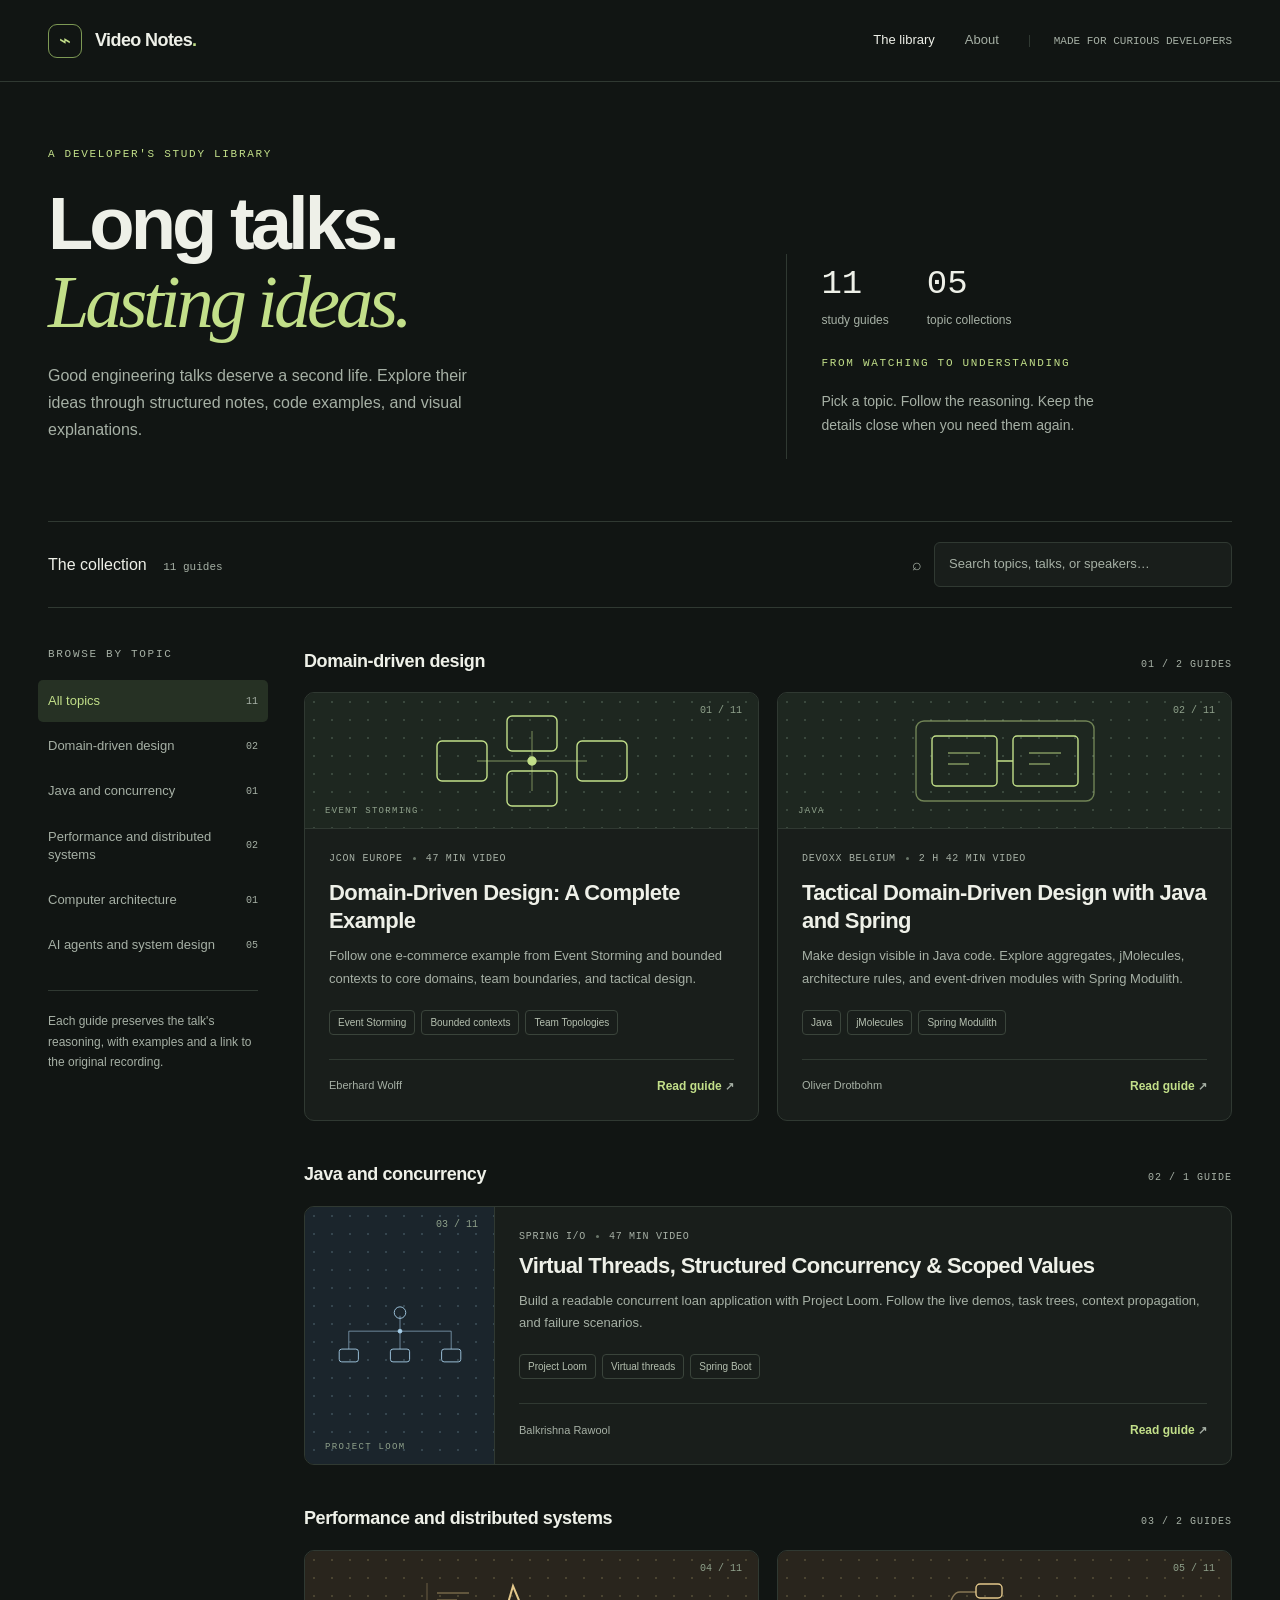
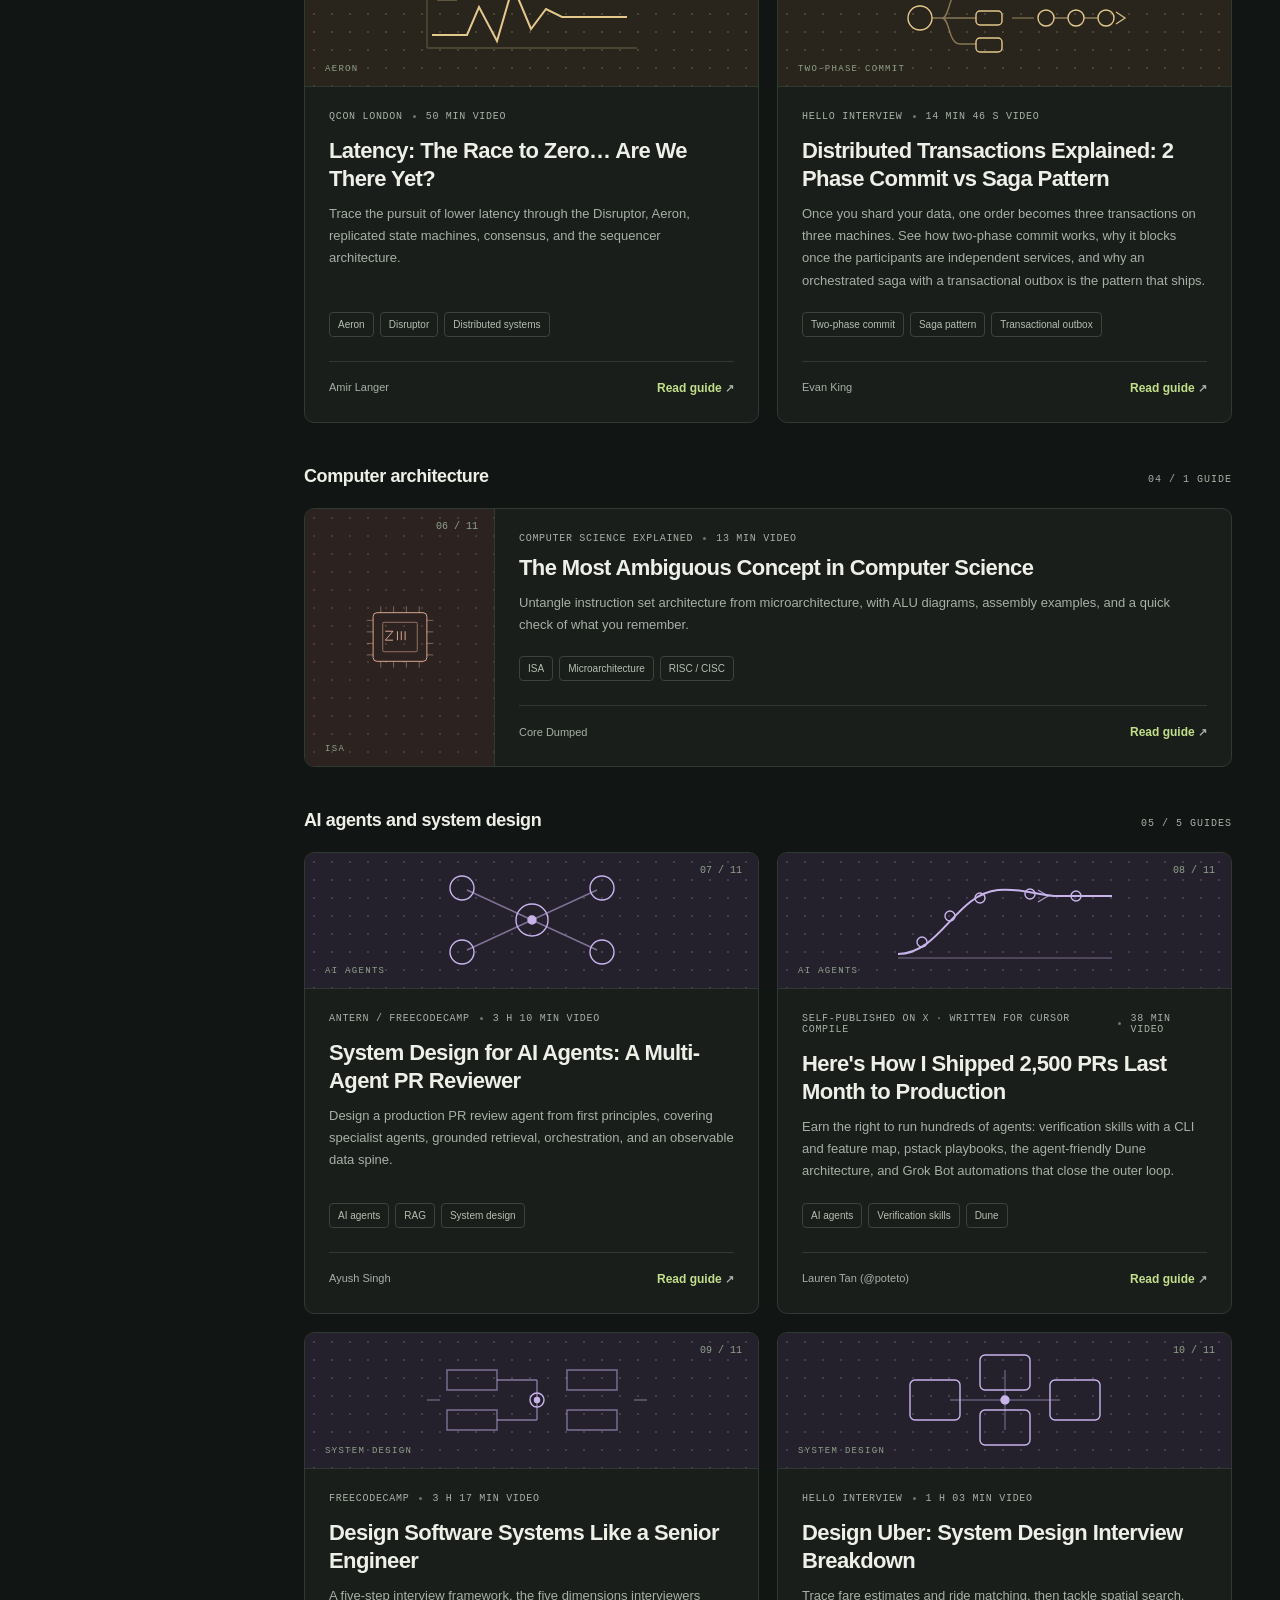
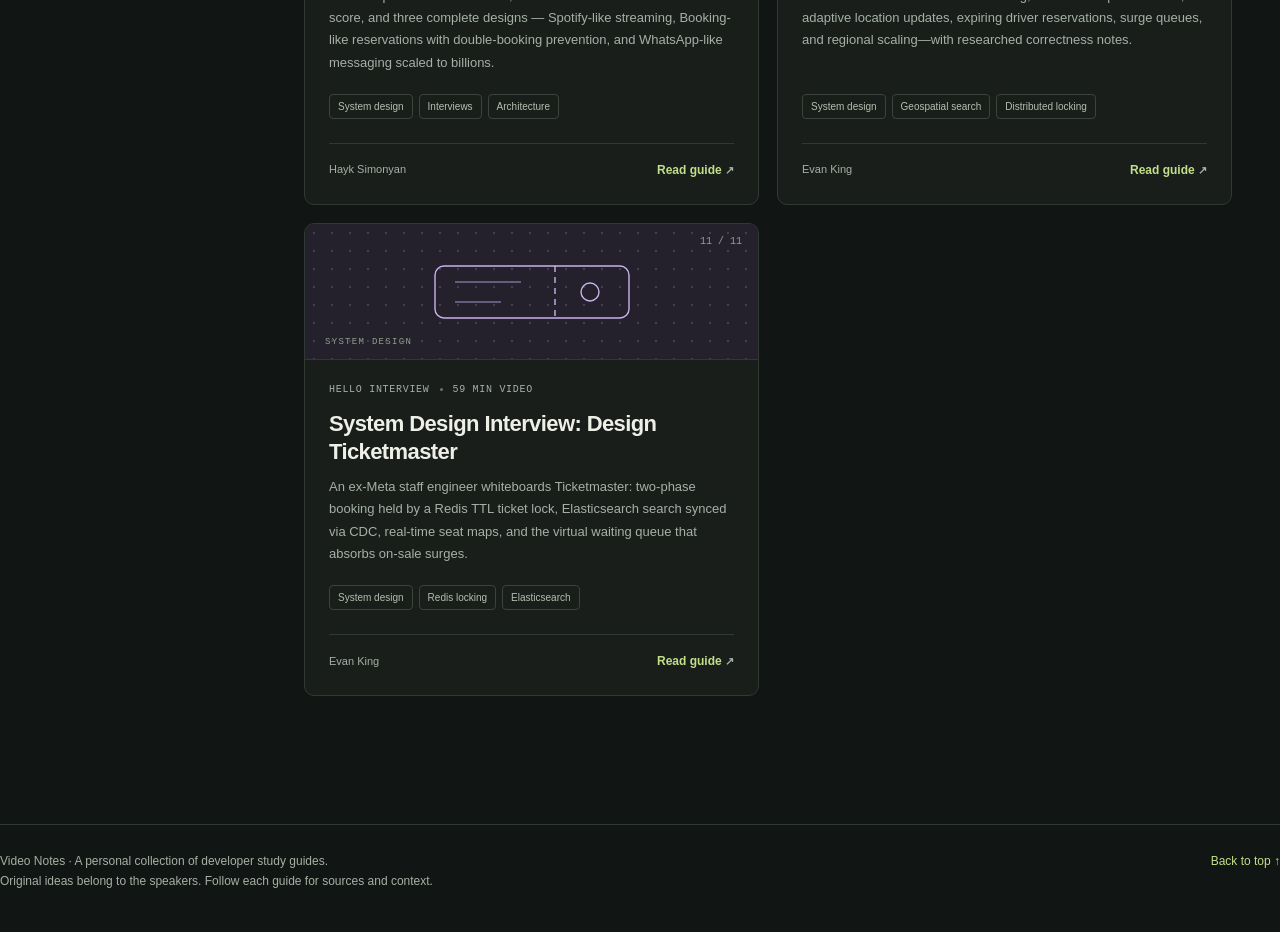
==== commit 2a79383a: "Add study guide for Distributed_Transactions_Explained_2_Phase_Commit_vs_Saga_Pattern Guide for Evan" ====
--- a/index.html
+++ b/index.html
@@ -17,18 +17,18 @@
   <section class="catalog-hero" aria-labelledby="page-title">
     <div><span class="eyebrow">A developer's study library</span><h1 id="page-title">Long talks.<br><em>Lasting ideas.</em></h1>
       <p>Good engineering talks deserve a second life. Explore their ideas through structured notes, code examples, and visual explanations.</p></div>
-    <div class="hero-aside"><div class="collection-stats"><div><strong>10</strong><span>study guides</span></div><div><strong>05</strong><span>topic collections</span></div></div>
+    <div class="hero-aside"><div class="collection-stats"><div><strong>11</strong><span>study guides</span></div><div><strong>05</strong><span>topic collections</span></div></div>
       <div><span class="section-label">From watching to understanding</span><p>Pick a topic. Follow the reasoning. Keep the details close when you need them again.</p></div></div>
   </section>
-  <div class="library-toolbar" id="library"><h2>The collection <small id="result-count" role="status" aria-live="polite">10 guides</small></h2>
+  <div class="library-toolbar" id="library"><h2>The collection <small id="result-count" role="status" aria-live="polite">11 guides</small></h2>
     <label class="search-field"><span aria-hidden="true">⌕</span><input id="library-search" type="search" placeholder="Search topics, talks, or speakers…" aria-label="Search guides" autocomplete="off"></label></div>
   <div class="library-layout">
-    <aside class="topic-sidebar"><span class="section-label">Browse by topic</span><nav aria-label="Topics"><a class="active" href="#library">All topics <span>10</span></a><a href="#domain-driven-design">Domain-driven design <span>02</span></a><a href="#java-and-concurrency">Java and concurrency <span>01</span></a><a href="#performance-and-distributed-systems">Performance and distributed systems <span>01</span></a><a href="#computer-architecture">Computer architecture <span>01</span></a><a href="#ai-agents-and-system-design">AI agents and system design <span>05</span></a></nav>
+    <aside class="topic-sidebar"><span class="section-label">Browse by topic</span><nav aria-label="Topics"><a class="active" href="#library">All topics <span>11</span></a><a href="#domain-driven-design">Domain-driven design <span>02</span></a><a href="#java-and-concurrency">Java and concurrency <span>01</span></a><a href="#performance-and-distributed-systems">Performance and distributed systems <span>02</span></a><a href="#computer-architecture">Computer architecture <span>01</span></a><a href="#ai-agents-and-system-design">AI agents and system design <span>05</span></a></nav>
       <p class="sidebar-note">Each guide preserves the talk's reasoning, with examples and a link to the original recording.</p></aside>
     <div class="library-groups"><section class="topic-group" id="domain-driven-design" aria-labelledby="domain-driven-design-title">
   <div class="group-heading"><h2 id="domain-driven-design-title">Domain-driven design</h2><span class="group-number">01 / 2 guides</span></div>
   <div class="study-grid "><article class="study-card" data-tone="green" data-search="Domain-driven design JCON Europe">
-  <div class="card-art" aria-hidden="true"><span class="card-index">01 / 10</span>
+  <div class="card-art" aria-hidden="true"><span class="card-index">01 / 11</span>
     <svg viewBox="0 0 250 100" fill="none" stroke="currentColor" stroke-width="1.4"><path d="M70 50h110M125 20v60" opacity=".4"/><rect x="30" y="30" width="50" height="40" rx="5"/><rect x="100" y="5" width="50" height="35" rx="5"/><rect x="170" y="30" width="50" height="40" rx="5"/><rect x="100" y="60" width="50" height="35" rx="5"/><circle cx="125" cy="50" r="4" fill="currentColor"/></svg>
     <span class="art-label">EVENT STORMING</span>
   </div>
@@ -40,7 +40,7 @@
     <div class="card-bottom"><span>Eberhard Wolff</span><a href="Domain_Driven_Design_A_Complete_Example_Eberhard_Wolff_EN/index.html" aria-label="Read the guide: Domain-Driven Design: A Complete Example">Read guide <span aria-hidden="true">↗</span></a></div>
   </div>
 </article><article class="study-card" data-tone="green" data-search="Domain-driven design Devoxx Belgium">
-  <div class="card-art" aria-hidden="true"><span class="card-index">02 / 10</span>
+  <div class="card-art" aria-hidden="true"><span class="card-index">02 / 11</span>
     <svg viewBox="0 0 250 100" fill="none" stroke="currentColor" stroke-width="1.4"><rect x="36" y="10" width="178" height="80" rx="8" opacity=".5"/><rect x="52" y="25" width="65" height="50" rx="4"/><rect x="133" y="25" width="65" height="50" rx="4"/><path d="M68 42h32M68 53h21M149 42h32M149 53h21" opacity=".6"/><path d="M117 50h16"/></svg>
     <span class="art-label">JAVA</span>
   </div>
@@ -55,7 +55,7 @@
 </section><section class="topic-group" id="java-and-concurrency" aria-labelledby="java-and-concurrency-title">
   <div class="group-heading"><h2 id="java-and-concurrency-title">Java and concurrency</h2><span class="group-number">02 / 1 guide</span></div>
   <div class="study-grid single"><article class="study-card" data-tone="blue" data-search="Java and concurrency Spring I/O">
-  <div class="card-art" aria-hidden="true"><span class="card-index">03 / 10</span>
+  <div class="card-art" aria-hidden="true"><span class="card-index">03 / 11</span>
     <svg viewBox="0 0 250 100" fill="none" stroke="currentColor" stroke-width="1.4"><path d="M125 20v24M125 44H45v28M125 44h80v28M125 44v28" opacity=".65"/><circle cx="125" cy="15" r="9"/><rect x="30" y="72" width="30" height="20" rx="4"/><rect x="110" y="72" width="30" height="20" rx="4"/><rect x="190" y="72" width="30" height="20" rx="4"/><circle cx="125" cy="44" r="3" fill="currentColor"/></svg>
     <span class="art-label">PROJECT LOOM</span>
   </div>
@@ -68,9 +68,9 @@
   </div>
 </article></div>
 </section><section class="topic-group" id="performance-and-distributed-systems" aria-labelledby="performance-and-distributed-systems-title">
-  <div class="group-heading"><h2 id="performance-and-distributed-systems-title">Performance and distributed systems</h2><span class="group-number">03 / 1 guide</span></div>
-  <div class="study-grid single"><article class="study-card" data-tone="amber" data-search="Performance and distributed systems QCon London">
-  <div class="card-art" aria-hidden="true"><span class="card-index">04 / 10</span>
+  <div class="group-heading"><h2 id="performance-and-distributed-systems-title">Performance and distributed systems</h2><span class="group-number">03 / 2 guides</span></div>
+  <div class="study-grid "><article class="study-card" data-tone="amber" data-search="Performance and distributed systems QCon London">
+  <div class="card-art" aria-hidden="true"><span class="card-index">04 / 11</span>
     <svg viewBox="0 0 250 100" fill="none" stroke="currentColor" stroke-width="1.4"><path d="M20 80h210M20 80V15" opacity=".25"/><path d="M25 67h35l12-28 18 34 16-55 18 43 15-20 16 8h65" stroke-width="2"/><path d="M30 25h32M30 32h20" opacity=".4"/></svg>
     <span class="art-label">AERON</span>
   </div>
@@ -81,11 +81,23 @@
     <div class="card-tags"><span>Aeron</span><span>Disruptor</span><span>Distributed systems</span></div>
     <div class="card-bottom"><span>Amir Langer</span><a href="Latency_the_race_to_zero/index.html" aria-label="Read the guide: Latency: The Race to Zero… Are We There Yet?">Read guide <span aria-hidden="true">↗</span></a></div>
   </div>
+</article><article class="study-card" data-tone="amber" data-search="Performance and distributed systems Hello Interview">
+  <div class="card-art" aria-hidden="true"><span class="card-index">05 / 11</span>
+    <svg viewBox="0 0 250 100" fill="none" stroke="currentColor" stroke-width="1.4"><circle cx="40" cy="50" r="12"/><path d="M52 50h10M62 50c8 0 6-26 18-26h16M62 50h34M62 50c8 0 6 26 18 26h16" opacity=".5"/><rect x="96" y="16" width="26" height="14" rx="4"/><rect x="96" y="43" width="26" height="14" rx="4"/><rect x="96" y="70" width="26" height="14" rx="4"/><path d="M132 50h22" opacity=".4"/><circle cx="166" cy="50" r="8"/><circle cx="196" cy="50" r="8"/><circle cx="226" cy="50" r="8"/><path d="M174 50h14M204 50h14" opacity=".55"/><path d="M236 44l9 6-9 6" opacity=".9"/></svg>
+    <span class="art-label">TWO-PHASE COMMIT</span>
+  </div>
+  <div class="card-content">
+    <div class="card-meta"><span>Hello Interview</span><span class="small-dot"></span><span>14 min 46 s video</span></div>
+    <h3><a href="Distributed_Transactions_Explained_2_Phase_Commit_vs_Saga_Pattern/index.html">Distributed Transactions Explained: 2 Phase Commit vs Saga Pattern</a></h3>
+    <p>Once you shard your data, one order becomes three transactions on three machines. See how two-phase commit works, why it blocks once the participants are independent services, and why an orchestrated saga with a transactional outbox is the pattern that ships.</p>
+    <div class="card-tags"><span>Two-phase commit</span><span>Saga pattern</span><span>Transactional outbox</span></div>
+    <div class="card-bottom"><span>Evan King</span><a href="Distributed_Transactions_Explained_2_Phase_Commit_vs_Saga_Pattern/index.html" aria-label="Read the guide: Distributed Transactions Explained: 2 Phase Commit vs Saga Pattern">Read guide <span aria-hidden="true">↗</span></a></div>
+  </div>
 </article></div>
 </section><section class="topic-group" id="computer-architecture" aria-labelledby="computer-architecture-title">
   <div class="group-heading"><h2 id="computer-architecture-title">Computer architecture</h2><span class="group-number">04 / 1 guide</span></div>
   <div class="study-grid single"><article class="study-card" data-tone="coral" data-search="Computer architecture Computer science explained">
-  <div class="card-art" aria-hidden="true"><span class="card-index">05 / 10</span>
+  <div class="card-art" aria-hidden="true"><span class="card-index">06 / 11</span>
     <svg viewBox="0 0 250 100" fill="none" stroke="currentColor" stroke-width="1.4"><rect x="83" y="12" width="84" height="76" rx="6"/><rect x="98" y="27" width="54" height="46" rx="2" opacity=".6"/><path d="M102 41h12l-12 14h12M133 41v14m-6-14v14m-6-14v14"/><path d="M95 2v10m20-10v10m20-10v10m20-10v10M95 88v10m20-10v10m20-10v10m20-10v10M73 24h10m-10 18h10m-10 18h10m-10 18h10M167 24h10m-10 18h10m-10 18h10m-10 18h10" opacity=".5"/></svg>
     <span class="art-label">ISA</span>
   </div>
@@ -100,7 +112,7 @@
 </section><section class="topic-group" id="ai-agents-and-system-design" aria-labelledby="ai-agents-and-system-design-title">
   <div class="group-heading"><h2 id="ai-agents-and-system-design-title">AI agents and system design</h2><span class="group-number">05 / 5 guides</span></div>
   <div class="study-grid "><article class="study-card" data-tone="violet" data-search="AI agents and system design Antern / freeCodeCamp">
-  <div class="card-art" aria-hidden="true"><span class="card-index">06 / 10</span>
+  <div class="card-art" aria-hidden="true"><span class="card-index">07 / 11</span>
     <svg viewBox="0 0 250 100" fill="none" stroke="currentColor" stroke-width="1.4"><path d="M125 50L60 20M125 50l65-30M125 50L60 80M125 50l65 30" opacity=".55"/><circle cx="125" cy="50" r="16"/><circle cx="55" cy="18" r="12"/><circle cx="195" cy="18" r="12"/><circle cx="55" cy="82" r="12"/><circle cx="195" cy="82" r="12"/><circle cx="125" cy="50" r="4" fill="currentColor"/></svg>
     <span class="art-label">AI AGENTS</span>
   </div>
@@ -112,7 +124,7 @@
     <div class="card-bottom"><span>Ayush Singh</span><a href="System_Design_for_AI_Agents_Building_a_Multi_Agent_PR_Reviewer/LEARN.html" aria-label="Read the guide: System Design for AI Agents: A Multi-Agent PR Reviewer">Read guide <span aria-hidden="true">↗</span></a></div>
   </div>
 </article><article class="study-card" data-tone="violet" data-search="AI agents and system design Self-published on X · written for Cursor Compile">
-  <div class="card-art" aria-hidden="true"><span class="card-index">07 / 10</span>
+  <div class="card-art" aria-hidden="true"><span class="card-index">08 / 11</span>
     <svg viewBox="0 0 250 100" fill="none" stroke="currentColor" stroke-width="1.4"><path d="M18 84C60 84 76 24 118 20c26-2 42 6 60 6h54" stroke-width="2"/><circle cx="42" cy="72" r="5"/><circle cx="70" cy="46" r="5"/><circle cx="100" cy="28" r="5"/><circle cx="150" cy="24" r="5"/><circle cx="196" cy="26" r="5"/><path d="M18 88h214" opacity=".35"/><path d="M158 20l10 6-10 6" opacity=".8"/></svg>
     <span class="art-label">AI AGENTS</span>
   </div>
@@ -124,7 +136,7 @@
     <div class="card-bottom"><span>Lauren Tan (@poteto)</span><a href="lauren_here_s_how_i_shipped_2_500_PRs_last_month_to_production/index.html" aria-label="Read the guide: Here&#x27;s How I Shipped 2,500 PRs Last Month to Production">Read guide <span aria-hidden="true">↗</span></a></div>
   </div>
 </article><article class="study-card" data-tone="violet" data-search="AI agents and system design freeCodeCamp">
-  <div class="card-art" aria-hidden="true"><span class="card-index">08 / 10</span>
+  <div class="card-art" aria-hidden="true"><span class="card-index">09 / 11</span>
     <svg viewBox="0 0 250 100" fill="none" stroke="currentColor" stroke-width="1.4"><path d="M40 20h50v20H40zM40 60h50v20H40zM160 20h50v20h-50zM160 60h50v20h-50z" opacity=".55"/><path d="M90 30h40M90 70h40M130 30v40" opacity=".6"/><circle cx="130" cy="50" r="7"/><path d="M20 50h13M227 50h13" opacity=".4"/><circle cx="130" cy="50" r="2.5" fill="currentColor"/></svg>
     <span class="art-label">SYSTEM DESIGN</span>
   </div>
@@ -136,7 +148,7 @@
     <div class="card-bottom"><span>Hayk Simonyan</span><a href="Design_Software_Systems_Like_a_Senior_Engineer_Complete_Course/index.html" aria-label="Read the guide: Design Software Systems Like a Senior Engineer">Read guide <span aria-hidden="true">↗</span></a></div>
   </div>
 </article><article class="study-card" data-tone="violet" data-search="AI agents and system design Hello Interview">
-  <div class="card-art" aria-hidden="true"><span class="card-index">09 / 10</span>
+  <div class="card-art" aria-hidden="true"><span class="card-index">10 / 11</span>
     <svg viewBox="0 0 250 100" fill="none" stroke="currentColor" stroke-width="1.4"><path d="M70 50h110M125 20v60" opacity=".4"/><rect x="30" y="30" width="50" height="40" rx="5"/><rect x="100" y="5" width="50" height="35" rx="5"/><rect x="170" y="30" width="50" height="40" rx="5"/><rect x="100" y="60" width="50" height="35" rx="5"/><circle cx="125" cy="50" r="4" fill="currentColor"/></svg>
     <span class="art-label">SYSTEM DESIGN</span>
   </div>
@@ -148,7 +160,7 @@
     <div class="card-bottom"><span>Evan King</span><a href="Design_Uber_w_a_Ex-Meta_Staff_Engineer_-_System_Design_Interview_breakdown/index.html" aria-label="Read the guide: Design Uber: System Design Interview Breakdown">Read guide <span aria-hidden="true">↗</span></a></div>
   </div>
 </article><article class="study-card" data-tone="violet" data-search="AI agents and system design Hello Interview">
-  <div class="card-art" aria-hidden="true"><span class="card-index">10 / 10</span>
+  <div class="card-art" aria-hidden="true"><span class="card-index">11 / 11</span>
     <svg viewBox="0 0 250 100" fill="none" stroke="currentColor" stroke-width="1.4"><rect x="28" y="24" width="194" height="52" rx="9"/><path d="M148 24v52" stroke-dasharray="6 5"/><circle cx="183" cy="50" r="9"/><path d="M48 40h66M48 60h46" opacity=".55"/></svg>
     <span class="art-label">SYSTEM DESIGN</span>
   </div>
